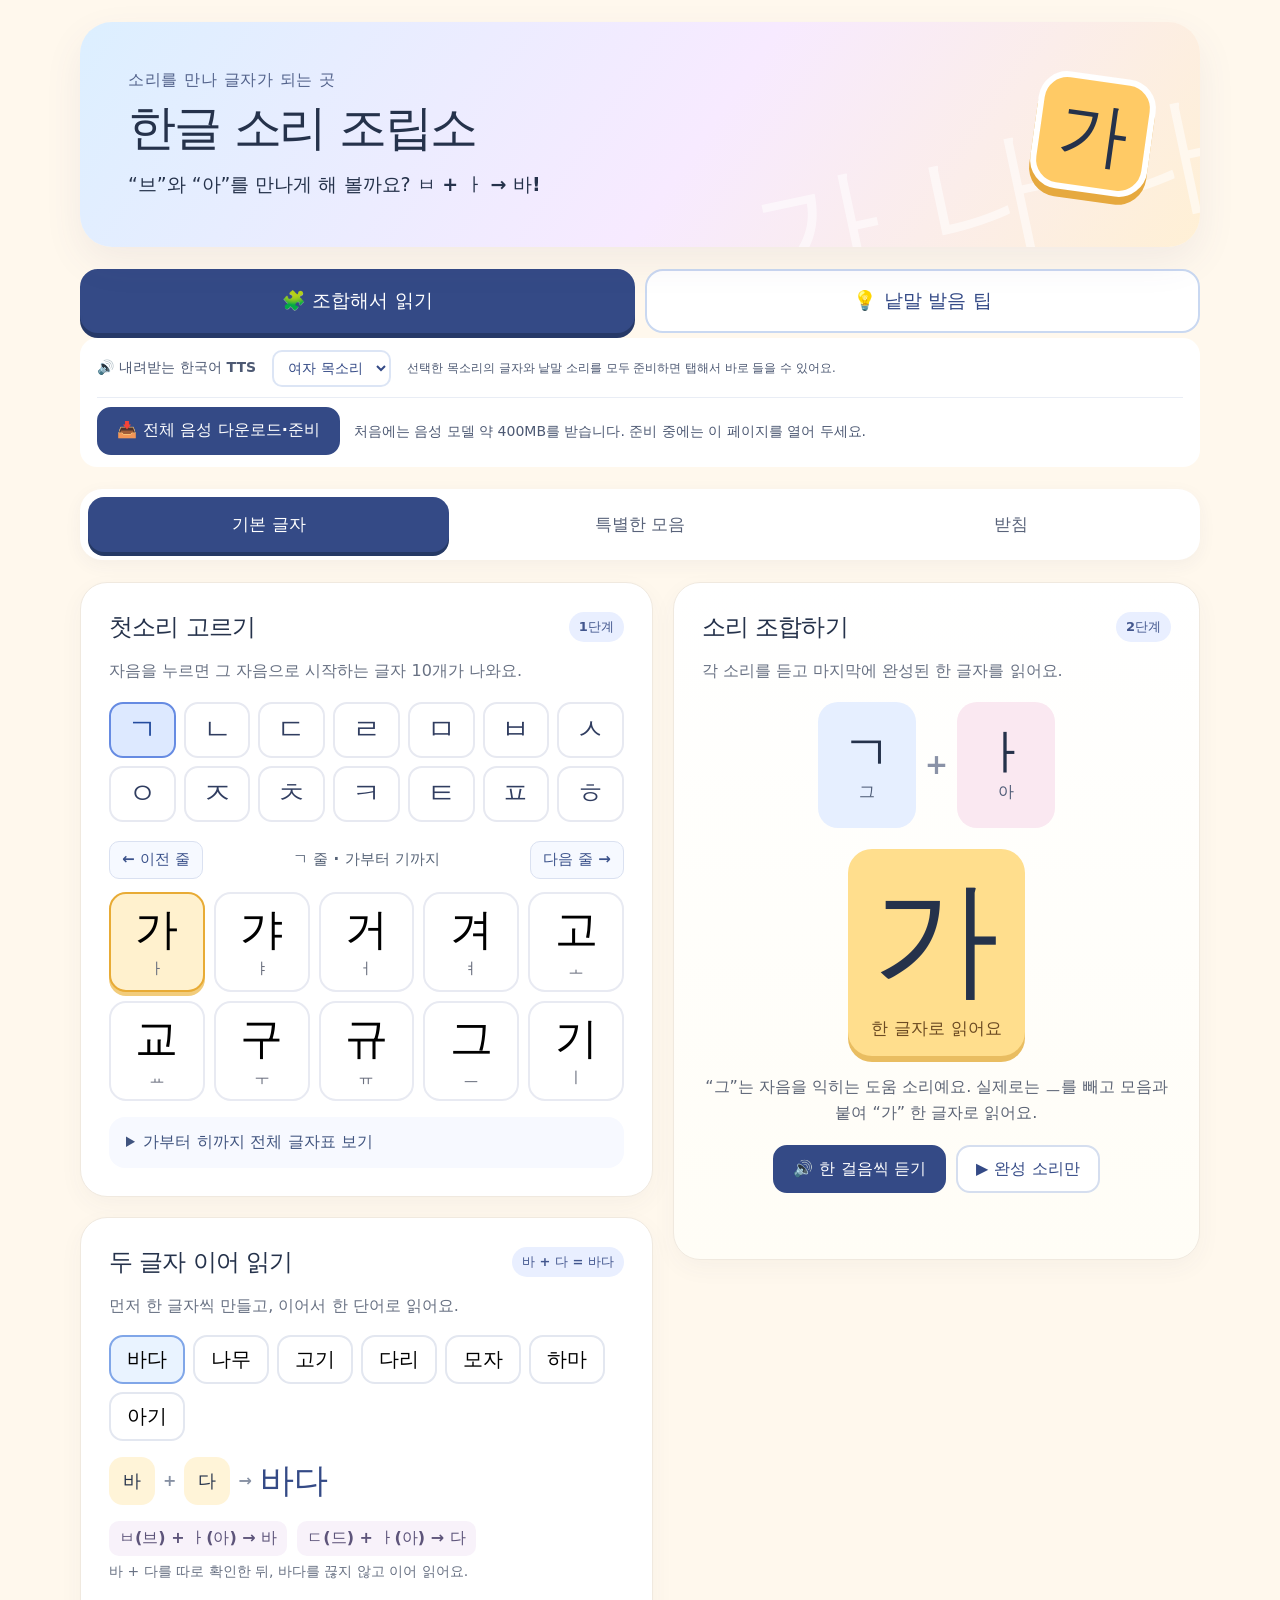
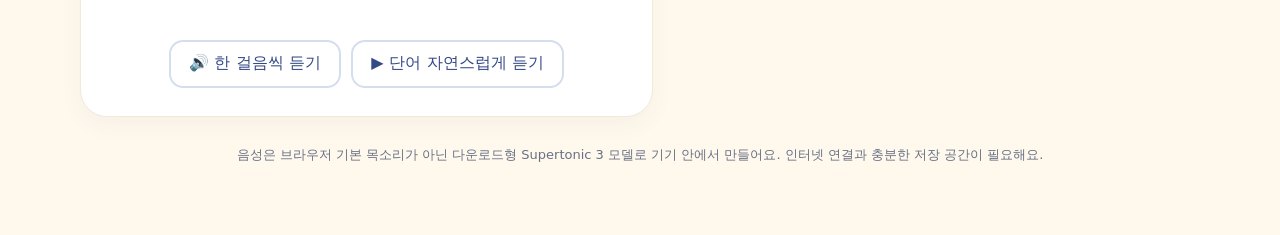
==== First_Hangul.html @ 3cc8fce4 "Add files via upload" ====
<!doctype html>
<html lang="ko">
<head>
  <meta charset="utf-8">
  <meta name="viewport" content="width=device-width, initial-scale=1">
  <meta name="theme-color" content="#fff8ed">
  <title>한글 소리 조립소</title>
  <style>
    :root {
      font-family: "Malgun Gothic", "Apple SD Gothic Neo", system-ui, sans-serif;
      color: #25324b;
      background: #fff8ed;
      font-synthesis: none;
    }
    * { box-sizing: border-box; }
    body { margin: 0; min-width: 320px; }
    button { font: inherit; cursor: pointer; }
    button:focus-visible, summary:focus-visible { outline: 4px solid #2975dd; outline-offset: 3px; }
    button:disabled { cursor: not-allowed; opacity: .55; }
    .shell { width: min(1120px, calc(100% - 32px)); margin: 0 auto; padding: 22px 0 70px; }
    .hero { position: relative; overflow: hidden; display: flex; justify-content: space-between; gap: 22px; align-items: center; padding: clamp(24px, 5vw, 48px); border-radius: 32px; background: linear-gradient(125deg,#dcefff 0%,#f7eaff 55%,#fff0d5 100%); box-shadow: 0 15px 38px #584f7a14; }
    .hero::after { content: "가 나 다"; position: absolute; right: -18px; bottom: -35px; font-weight: 900; font-size: clamp(58px,10vw,126px); color: #ffffff8a; transform: rotate(-12deg); pointer-events: none; white-space: nowrap; }
    .hero-copy { position: relative; z-index: 1; }
    .eyebrow { margin: 0 0 8px; color: #52628b; font-weight: 800; letter-spacing: .04em; }
    h1 { margin: 0; font-size: clamp(30px, 5vw, 48px); line-height: 1.2; letter-spacing: -.05em; }
    .intro { margin: 12px 0 0; font-size: clamp(16px,2.2vw,19px); line-height: 1.6; }
    .hero-mark { z-index: 1; flex: none; display: grid; place-items: center; width: 118px; height: 118px; border: 6px solid white; border-radius: 29px; background: #ffca65; transform: rotate(8deg); font-size: 69px; font-weight: 900; box-shadow: 0 8px 0 #e6a93f; }
    .tabs { display: flex; gap: 10px; margin: 22px 0; padding: 8px; border-radius: 22px; background: #fff; box-shadow: 0 5px 18px #343a5c0d; }
    .tab { flex: 1; min-height: 55px; border: 0; border-radius: 16px; background: transparent; color: #59637a; font-size: 17px; font-weight: 800; }
    .tab[aria-selected="true"] { background: #344a86; color: white; box-shadow: 0 4px 0 #253965; }
    .main-tabs { display: flex; gap: 10px; margin: 22px 0 12px; }
    .main-tab { flex: 1; min-height: 64px; border: 2px solid #c9d8f1; border-radius: 18px; background: #fff; color: #344a86; font-size: 19px; font-weight: 900; }
    .main-tab[aria-selected="true"] { border-color: #344a86; background: #344a86; color: #fff; box-shadow: 0 5px 0 #263968; }
    .main-panel[hidden] { display: none; }
    .voice-bar { display: flex; align-items: center; flex-wrap: wrap; gap: 10px 16px; margin: -7px 0 22px; padding: 12px 17px; border-radius: 17px; background: #fff; color: #4d5973; font-size: 14px; }
    .voice-bar label { font-weight: 800; }
    .voice-bar select { min-height: 37px; padding: 4px 10px; border: 2px solid #dce5f5; border-radius: 10px; background: #fff; color: #344a86; font: inherit; font-weight: 800; }
    .voice-bar small { line-height: 1.5; }
    .prepare-box { display: flex; align-items: center; flex-wrap: wrap; gap: 9px 14px; width: 100%; padding-top: 9px; border-top: 1px solid #e9edf5; }
    .prepare-box progress { width: min(260px,100%); height: 15px; accent-color: #477dc9; }
    .prepare-box progress[hidden] { display: none; }
    .prepare-status { flex: 1 1 220px; margin: 0; line-height: 1.45; }
    .panel[hidden] { display: none; }
    .layout { display: grid; grid-template-columns: minmax(0,1fr) minmax(310px,.92fr); align-items: start; gap: 20px; }
    .stack { display: grid; gap: 20px; }
    .card { min-width: 0; padding: clamp(20px,3vw,28px); border: 1px solid #f0e9df; border-radius: 27px; background: #fff; box-shadow: 0 8px 25px #3e41560b; }
    .card h2 { margin: 0; font-size: 24px; letter-spacing: -.04em; }
    .card h3 { margin: 0; font-size: 19px; }
    .small { margin: 8px 0 0; color: #687183; line-height: 1.55; }
    .section-head { display: flex; align-items: center; justify-content: space-between; gap: 12px; margin-bottom: 16px; }
    .step-tag { display: inline-block; padding: 6px 10px; border-radius: 999px; background: #e9efff; color: #42568e; font-size: 13px; font-weight: 800; white-space: nowrap; }
    .letter-picks { display: grid; grid-template-columns: repeat(7,minmax(0,1fr)); gap: 8px; margin-top: 18px; }
    .pick { min-height: 56px; padding: 4px; border: 2px solid #e7e9f1; border-radius: 14px; background: #fff; color: #303d60; font-size: 29px; font-weight: 800; line-height: 1; }
    .pick:hover, .syllable:hover, .word-button:hover, .sample:hover { border-color: #7f9fec; transform: translateY(-2px); }
    .pick[aria-pressed="true"] { background: #dde9ff; border-color: #668be2; color: #244c9e; }
    .row-nav { display: flex; justify-content: space-between; align-items: center; gap: 8px; margin: 19px 0 13px; font-size: 15px; color: #566377; }
    .small-button { min-height: 38px; padding: 6px 12px; border: 1px solid #dae1f1; border-radius: 10px; background: #f6f9ff; color: #3b528b; font-weight: 800; }
    .small-button:hover { background: #e9f0ff; }
    .syllables { display: grid; grid-template-columns: repeat(5,minmax(0,1fr)); gap: 9px; }
    .syllable { min-height: 100px; padding: 10px 4px; border: 2px solid #e8eaf2; border-radius: 17px; background: #fff; transition: transform .16s, border-color .16s; }
    .syllable[aria-pressed="true"] { background: #fff1ce; border-color: #e8ab35; box-shadow: 0 4px 0 #f2cc7b; }
    .syllable .big { display: block; font-size: clamp(30px,4vw,43px); font-weight: 900; line-height: 1.2; }
    .syllable .minor { display: block; margin-top: 3px; font-size: 16px; color: #6c7180; font-weight: 800; }
    .lesson-card { background: linear-gradient(180deg,#fff 0%,#fffdf6 100%); }
    .formula { display: flex; align-items: center; justify-content: center; flex-wrap: wrap; gap: 9px; margin-top: 18px; }
    .sound-part { width: 98px; min-height: 126px; display: grid; align-content: center; justify-items: center; gap: 3px; padding: 10px 5px; border-radius: 20px; background: #e6efff; border: 3px solid transparent; text-align: center; }
    .sound-part.vowel { background: #fae8f1; }
    .sound-part.final { background: #e2f6ed; }
    .sound-part.active { border-color: #ffae43; transform: scale(1.045); }
    .sound-part .jamo { font-size: 48px; line-height: 1.1; font-weight: 900; }
    .sound-part .hint { font-size: 16px; color: #4d5b76; font-weight: 700; }
    .operator { font-size: 28px; font-weight: 900; color: #8a92a7; }
    .result { display: grid; justify-items: center; margin: 21px auto 0; padding: 8px 20px 13px; width: max-content; min-width: 170px; border: 3px solid transparent; border-radius: 24px; background: #ffde8d; box-shadow: 0 6px 0 #e9bd61; }
    .result.active { border-color: #ec8d39; transform: scale(1.035); }
    .result .glyph { font-size: clamp(82px,12vw,126px); font-weight: 900; line-height: 1.25; }
    .result .caption { font-size: 17px; font-weight: 800; color: #6c4b23; }
    .explain { margin: 18px 0 0; color: #5c6475; line-height: 1.6; text-align: center; }
    .listen-actions { display: flex; flex-wrap: wrap; justify-content: center; gap: 10px; margin-top: 20px; }
    .primary, .secondary { min-height: 48px; padding: 10px 18px; border-radius: 14px; font-size: 16px; font-weight: 800; }
    .primary { border: 2px solid #344a86; background: #344a86; color: #fff; }
    .primary:hover { background: #263c76; }
    .secondary { border: 2px solid #d5deef; background: #fff; color: #344a86; }
    .secondary:hover { background: #f2f5ff; }
    .status { min-height: 24px; margin: 14px 0 0; color: #52627e; font-weight: 700; text-align: center; }
    .info-note { margin-top: 17px; padding: 14px 16px; border-radius: 15px; background: #f6f8fd; color: #536078; font-size: 14px; line-height: 1.6; }
    .info-note strong { color: #344a86; }
    .word-grid { display: flex; flex-wrap: wrap; gap: 8px; margin-top: 16px; }
    .word-button { min-height: 49px; padding: 8px 16px; border: 2px solid #e3e7f0; border-radius: 14px; background: #fff; font-size: 20px; font-weight: 900; }
    .word-button[aria-pressed="true"] { background: #e9f3ff; border-color: #80a6e8; }
    .word-steps { display: flex; flex-wrap: wrap; align-items: center; gap: 8px; margin: 16px 0; }
    .word-step { padding: 12px 14px; border-radius: 14px; background: #fff4d8; font-size: 18px; font-weight: 800; }
    .word-arrow { color: #8690a3; font-weight: 900; }
    .word-result { font-size: 34px; font-weight: 900; color: #344a86; }
    .word-help { margin: 5px 0 0; color: #687183; font-size: 14px; line-height: 1.5; }
    .mini-formula { display: flex; flex-wrap: wrap; gap: 10px; margin-top: 12px; }
    .mini-formula span { padding: 7px 10px; border-radius: 10px; background: #f8f2fa; color: #5d547a; font-weight: 800; }
    .samples { display: grid; grid-template-columns: repeat(7,minmax(0,1fr)); gap: 8px; margin-top: 17px; }
    .sample { min-height: 82px; border: 2px solid #e4e8f0; border-radius: 15px; background: #fff; }
    .sample[aria-pressed="true"] { border-color: #62ae87; background: #e4f7eb; }
    .sample strong { display: block; font-size: 29px; }
    .sample span { font-size: 14px; color: #5f6878; font-weight: 800; }
    .coda-choice { display: grid; grid-template-columns: repeat(7,minmax(0,1fr)); gap: 8px; margin-top: 15px; }
    .coda-choice .pick { min-height: 52px; }
    .coda-build { display: flex; flex-wrap: wrap; align-items: center; gap: 9px; margin-top: 16px; }
    .coda-build .small-button { font-size: 20px; min-width: 47px; }
    .coda-build .build-label { color: #647086; font-weight: 800; }
    .coda-chart { display: grid; grid-template-columns: repeat(4,minmax(0,1fr)); gap: 9px; margin-top: 15px; }
    .coda-chart .sample { min-height: 88px; }
    .coda-chart .sample strong { font-size: 25px; }
    .coda-chart .sample span { display: block; font-size: 13px; }
    .coda-grid { display: grid; grid-template-columns: repeat(4,minmax(0,1fr)); gap: 9px; margin-top: 15px; }
    .coda-tile { min-height: 84px; padding: 8px 4px; border: 2px solid #e4e8f0; border-radius: 14px; background: #fff; text-align: center; }
    .coda-tile:hover { border-color: #7f9fec; transform: translateY(-2px); }
    .coda-tile[aria-pressed="true"] { border-color: #5fad85; background: #e3f7eb; }
    .coda-tile[aria-pressed="true"] { box-shadow: inset 0 0 0 2px #273653; }
    .sound-g { --sound-bg: #e2efff; --sound-border: #79a9e7; }
    .sound-n { --sound-bg: #e3f5e8; --sound-border: #77bd8a; }
    .sound-d { --sound-bg: #ffe9e1; --sound-border: #e99b7e; }
    .sound-l { --sound-bg: #efe8ff; --sound-border: #a78bd6; }
    .sound-m { --sound-bg: #fff3cf; --sound-border: #d9bb63; }
    .sound-b { --sound-bg: #def4f2; --sound-border: #75bbb7; }
    .sound-ng { --sound-bg: #ffe8f1; --sound-border: #d78dab; }
    .coda-tile[class*="sound-"], .sound-key[class*="sound-"] { background: var(--sound-bg); border-color: var(--sound-border); }
    .sound-key { display: inline-flex; align-items: center; gap: 5px; padding: 6px 9px; border: 2px solid; border-radius: 999px; font-size: 13px; font-weight: 800; white-space: nowrap; }
    .sound-legend { display: flex; flex-wrap: wrap; gap: 7px; margin-top: 15px; }
    .coda-tile strong { display: block; font-size: 30px; line-height: 1.2; }
    .coda-tile span { display: block; overflow: hidden; text-overflow: ellipsis; white-space: nowrap; font-size: 14px; color: #5f6878; font-weight: 700; }
    .coda-subheading { margin: 23px 0 0; font-size: 18px; }
    .coda-sound { margin: 16px 0 0; padding: 15px; border: 2px solid var(--sound-border); border-radius: 15px; background: var(--sound-bg); text-align: center; font-weight: 800; line-height: 1.5; }
    .coda-example { margin-top: 18px; text-align: center; }
    .coda-example strong { display: block; font-size: 38px; color: #344a86; }
    .coda-example span { display: block; margin-top: 4px; font-size: 17px; color: #5b6680; }
    .sound-key { cursor: pointer; }
    .sound-key[aria-pressed="true"] { outline: 3px solid #263653; outline-offset: 2px; }
    .coda-tile.is-dimmed { opacity: .25; filter: grayscale(.65); }
    .coda-tile.is-dimmed:hover, .coda-tile.is-dimmed:focus-visible { opacity: .7; }
    .tips-intro { max-width: 780px; margin: 4px 0 24px; color: #5f6a80; font-size: 16px; line-height: 1.6; }
    .tip-grid { display: grid; grid-template-columns: repeat(3,minmax(0,1fr)); gap: 12px; }
    .tip-card { min-width: 0; padding: 17px; border: 2px solid #e5eaf2; border-radius: 17px; background: #fff; }
    .tip-card h3 { margin: 0 0 6px; font-size: 24px; }
    .tip-card .tip-word { padding: 0; border: 0; background: none; color: inherit; font: inherit; font-weight: inherit; text-align: left; }
    .tip-card .tip-word:hover { color: #345fbb; text-decoration: underline; }
    .tip-card .tip-spoken { margin: 0 0 8px; color: #445d92; font-weight: 800; }
    .tip-card p:last-of-type { margin: 0 0 13px; color: #586378; font-size: 14px; line-height: 1.6; }
    .tip-card button { min-height: 37px; padding: 6px 11px; border: 1px solid #cfdbef; border-radius: 10px; background: #f5f8ff; color: #344a86; font-weight: 800; }
    .tip-card button:hover { background: #e7efff; }
    .rule-grid { display: grid; grid-template-columns: repeat(3,minmax(0,1fr)); gap: 10px; }
    .rule { padding: 15px; border-radius: 16px; background: #f4f7ff; line-height: 1.55; }
    .rule strong { display: block; margin-bottom: 5px; color: #354d83; }
    details { margin-top: 16px; border-radius: 16px; background: #f7f9ff; }
    summary { padding: 15px 17px; color: #40547f; font-weight: 800; cursor: pointer; }
    .table-wrap { max-height: 400px; overflow: auto; padding: 0 14px 14px; }
    table { border-collapse: separate; border-spacing: 4px; min-width: 670px; width: 100%; text-align: center; }
    th { position: sticky; top: 0; padding: 7px 4px; background: #e7efff; border-radius: 8px; }
    th:first-child { left: 0; z-index: 2; }
    td button { width: 100%; padding: 8px 4px; border: 0; border-radius: 8px; background: white; font-size: 20px; font-weight: 800; }
    td button:hover { background: #ffefc8; }
    .footer { margin: 28px 0 0; color: #687183; font-size: 13px; line-height: 1.6; text-align: center; }
    @media (max-width: 800px) {
      .layout { grid-template-columns: 1fr; }
      .hero-mark { width: 84px; height: 84px; font-size: 51px; }
      .samples, .coda-choice { grid-template-columns: repeat(4,minmax(0,1fr)); }
      .tip-grid, .rule-grid { grid-template-columns: repeat(2,minmax(0,1fr)); }
    }
    @media (max-width: 520px) {
      .shell { width: min(100% - 20px, 1120px); padding-top: 10px; }
      .hero { border-radius: 23px; padding: 22px; }
      .hero-mark { display: none; }
      .tabs { gap: 3px; padding: 5px; }
      .tab { min-height: 52px; padding: 4px 3px; font-size: 14px; }
      .main-tab { min-height: 55px; font-size: 16px; }
      .tip-grid, .rule-grid { grid-template-columns: 1fr; }
      .card { padding: 18px; border-radius: 21px; }
      .card h2 { font-size: 21px; }
      .letter-picks { grid-template-columns: repeat(7,minmax(0,1fr)); gap: 5px; }
      .pick { min-height: 47px; font-size: 24px; border-radius: 10px; }
      .syllables { gap: 5px; }
      .syllable { min-height: 78px; border-radius: 12px; }
      .syllable .big { font-size: 31px; }
      .syllable .minor { font-size: 13px; }
      .sound-part { width: 80px; min-height: 104px; border-radius: 15px; }
      .sound-part .jamo { font-size: 39px; }
      .sound-part .hint { font-size: 13px; }
      .operator { font-size: 22px; }
      .samples { grid-template-columns: repeat(4,minmax(0,1fr)); }
      .coda-grid { grid-template-columns: repeat(4,minmax(0,1fr)); gap: 5px; }
      .coda-tile { min-height: 76px; }
      .coda-tile strong { font-size: 25px; }
      .coda-tile span { font-size: 11px; }
    }
    @media (prefers-reduced-motion: reduce) { * { scroll-behavior: auto !important; transition: none !important; } }
  </style>
</head>
<body>
  <div class="shell">
    <header class="hero">
      <div class="hero-copy">
        <p class="eyebrow">소리를 만나 글자가 되는 곳</p>
        <h1>한글 소리 조립소</h1>
        <p class="intro">“브”와 “아”를 만나게 해 볼까요? <strong>ㅂ + ㅏ → 바!</strong></p>
      </div>
      <div class="hero-mark" aria-hidden="true">가</div>
    </header>

    <nav class="main-tabs" role="tablist" aria-label="큰 학습 메뉴">
      <button type="button" class="main-tab" id="main-tab-learning" role="tab" aria-controls="main-panel-learning" aria-selected="true" tabindex="0" data-main="learning">🧩 조합해서 읽기</button>
      <button type="button" class="main-tab" id="main-tab-tips" role="tab" aria-controls="main-panel-tips" aria-selected="false" tabindex="-1" data-main="tips">💡 낱말 발음 팁</button>
    </nav>
    <div class="voice-bar">
      <label for="voice-choice">🔊 내려받는 한국어 TTS</label>
      <select id="voice-choice" aria-label="TTS 목소리"><option value="F1">여자 목소리</option><option value="M1">남자 목소리</option></select>
      <small>선택한 목소리의 글자와 낱말 소리를 모두 준비하면 탭해서 바로 들을 수 있어요.</small>
      <div class="prepare-box">
        <button type="button" class="primary" id="prepare-audio">📥 전체 음성 다운로드·준비</button>
        <progress id="prepare-progress" value="0" max="1" hidden></progress>
        <p class="prepare-status" id="prepare-status" role="status">처음에는 음성 모델 약 400MB를 받습니다. 준비 중에는 이 페이지를 열어 두세요.</p>
      </div>
    </div>

    <main>
      <section class="main-panel" id="main-panel-learning" role="tabpanel" aria-labelledby="main-tab-learning">
      <nav class="tabs" id="lesson-tabs" role="tablist" aria-label="조합 읽기 주제">
        <button type="button" class="tab" id="tab-basic" role="tab" aria-controls="panel-basic" aria-selected="true" tabindex="0" data-tab="basic">기본 글자</button>
        <button type="button" class="tab" id="tab-special" role="tab" aria-controls="panel-special" aria-selected="false" tabindex="-1" data-tab="special">특별한 모음</button>
        <button type="button" class="tab" id="tab-coda" role="tab" aria-controls="panel-coda" aria-selected="false" tabindex="-1" data-tab="coda">받침</button>
      </nav>
      <div id="learning-panels">
      <section class="panel" id="panel-basic" role="tabpanel" aria-labelledby="tab-basic">
        <div class="layout">
          <div class="stack">
            <div class="card">
              <div class="section-head"><h2>첫소리 고르기</h2><span class="step-tag">1단계</span></div>
              <p class="small">자음을 누르면 그 자음으로 시작하는 글자 10개가 나와요.</p>
              <div class="letter-picks" id="basic-consonants" aria-label="기본 자음 고르기"></div>
              <div class="row-nav">
                <button type="button" class="small-button" id="previous-row" aria-label="이전 자음 줄">← 이전 줄</button>
                <strong id="row-title" aria-live="polite"></strong>
                <button type="button" class="small-button" id="next-row" aria-label="다음 자음 줄">다음 줄 →</button>
              </div>
              <div class="syllables" id="basic-syllables" aria-label="기본 모음으로 만든 글자"></div>
              <details>
                <summary>가부터 히까지 전체 글자표 보기</summary>
                <div class="table-wrap" id="full-table"></div>
              </details>
            </div>
            <div class="card">
              <div class="section-head"><h2>두 글자 이어 읽기</h2><span class="step-tag">바 + 다 = 바다</span></div>
              <p class="small">먼저 한 글자씩 만들고, 이어서 한 단어로 읽어요.</p>
              <div class="word-grid" id="word-picks"></div>
              <div id="word-lesson"></div>
              <div class="listen-actions"><button type="button" class="secondary" id="hear-word">🔊 한 걸음씩 듣기</button><button type="button" class="secondary" id="hear-whole-word">▶ 단어 자연스럽게 듣기</button></div>
            </div>
          </div>
          <div class="card lesson-card" id="basic-lesson"></div>
        </div>
      </section>

      <section class="panel" id="panel-special" role="tabpanel" aria-labelledby="tab-special" hidden>
        <div class="layout">
          <div class="stack">
            <div class="card">
              <div class="section-head"><h2>특별한 모음 만나기</h2><span class="step-tag">11개</span></div>
              <p class="small">ㅐ·ㅔ부터 ㅘ·ㅢ까지, 모양을 보고 소리를 들으며 익혀요.</p>
              <div class="syllables" id="special-syllables" aria-label="특별한 모음으로 만든 글자"></div>
            </div>
            <div class="card">
              <h2>첫소리를 바꿔 볼까요?</h2>
              <p class="small">같은 모음도 앞에 오는 자음을 바꾸면 다른 글자가 돼요.</p>
              <div class="letter-picks" id="special-consonants" aria-label="특별한 모음에 붙일 자음"></div>
            </div>
          </div>
          <div class="card lesson-card" id="special-lesson"></div>
        </div>
      </section>

      <section class="panel" id="panel-coda" role="tabpanel" aria-labelledby="tab-coda" hidden>
        <div class="layout">
          <div class="stack">
            <div class="card">
              <div class="section-head"><h2>받침 글자 27개</h2><span class="step-tag" id="sound-filter-status">모두 보기</span></div>
              <p class="small">받침은 적는 모양이 27개예요. 같은 색은 같은 대표 끝소리로 읽어요.</p>
              <div class="sound-legend" id="sound-legend" aria-label="받침 끝소리 색깔 안내"></div>
              <h3 class="coda-subheading">홑받침 16개</h3>
              <div class="coda-grid" id="single-codas" aria-label="홑받침 16개"></div>
              <h3 class="coda-subheading">겹받침 11개</h3>
              <div class="coda-grid" id="double-codas" aria-label="겹받침 11개"></div>
            </div>
            <div class="card">
              <h2>받침은 낱말 속에서 읽어요</h2>
              <p class="small">글자 끝에서는 대표 소리 7개로 줄어들고, 다음 글자에 따라 발음이 바뀌기도 해요.</p>
              <div class="info-note">예: <strong>닭</strong>은 혼자 읽으면 [닥], <strong>닭이</strong>는 [달기]예요. 오른쪽의 ‘악’ 같은 글자는 끝소리를 연습하는 도움 글자예요.</div>
            </div>
          </div>
          <div class="card lesson-card" id="coda-lesson"></div>
        </div>
      </section>
      </div>
      </section>
      <section class="main-panel" id="main-panel-tips" role="tabpanel" aria-labelledby="main-tab-tips" hidden>
        <div class="card">
          <h2>읽을 때 기억할 쉬운 방법</h2>
          <p class="tips-intro">글자를 천천히 살펴본 뒤, 낱말 전체는 끊지 않고 한 번에 읽어요.</p>
          <p class="status" id="tips-status" role="status"></p>
          <div class="rule-grid" id="reading-rules"></div>
        </div>
        <div class="card" style="margin-top:20px">
          <div class="section-head"><h2>두 글자 낱말 7개</h2><span class="step-tag">기본 글자</span></div>
          <div class="tip-grid" id="word-tips"></div>
        </div>
        <div class="card" style="margin-top:20px">
          <div class="section-head"><h2>받침 낱말 27개</h2><span class="step-tag">홑·겹받침</span></div>
          <div class="tip-grid" id="coda-tips"></div>
        </div>
      </section>
    </main>
    <p class="footer">음성은 브라우저 기본 목소리가 아닌 다운로드형 Supertonic 3 모델로 기기 안에서 만들어요. 인터넷 연결과 충분한 저장 공간이 필요해요.</p>
  </div>

  <script>
    'use strict';
// The same pinned Supertonic 3 engine used by MyStorybook.html.
// The build embeds its MIT-licensed browser helper at the marker below.
const HangulVoice = (() => {
  function workerMain() {
    /* MIT License

Copyright (c) 2025 Supertone Inc.

Permission is hereby granted, free of charge, to any person obtaining a copy
of this software and associated documentation files (the "Software"), to deal
in the Software without restriction, including without limitation the rights
to use, copy, modify, merge, publish, distribute, sublicense, and/or sell
copies of the Software, and to permit persons to whom the Software is
furnished to do so, subject to the following conditions:

The above copyright notice and this permission notice shall be included in all
copies or substantial portions of the Software.

THE SOFTWARE IS PROVIDED "AS IS", WITHOUT WARRANTY OF ANY KIND, EXPRESS OR
IMPLIED, INCLUDING BUT NOT LIMITED TO THE WARRANTIES OF MERCHANTABILITY,
FITNESS FOR A PARTICULAR PURPOSE AND NONINFRINGEMENT. IN NO EVENT SHALL THE
AUTHORS OR COPYRIGHT HOLDERS BE LIABLE FOR ANY CLAIM, DAMAGES OR OTHER
LIABILITY, WHETHER IN AN ACTION OF CONTRACT, TORT OR OTHERWISE, ARISING FROM,
OUT OF OR IN CONNECTION WITH THE SOFTWARE OR THE USE OR OTHER DEALINGS IN THE
SOFTWARE. */

// Available languages for multilingual TTS
const AVAILABLE_LANGS = ['en', 'ko', 'ja', 'ar', 'bg', 'cs', 'da', 'de', 'el', 'es', 'et', 'fi', 'fr', 'hi', 'hr', 'hu', 'id', 'it', 'lt', 'lv', 'nl', 'pl', 'pt', 'ro', 'ru', 'sk', 'sl', 'sv', 'tr', 'uk', 'vi', 'na'];

function isValidLang(lang) {
    return AVAILABLE_LANGS.includes(lang);
}

/**
 * Unicode Text Processor
 */
class UnicodeProcessor {
    constructor(indexer) {
        this.indexer = indexer;
    }

    call(textList, langList) {
        const processedTexts = textList.map((text, i) => this.preprocessText(text, langList[i]));
        
        const textIdsLengths = processedTexts.map(text => text.length);
        const maxLen = Math.max(...textIdsLengths);
        
        const textIds = processedTexts.map(text => {
            const row = new Array(maxLen).fill(0);
            for (let j = 0; j < text.length; j++) {
                const codePoint = text.codePointAt(j);
                row[j] = (codePoint < this.indexer.length) ? this.indexer[codePoint] : -1;
            }
            return row;
        });
        
        const textMask = this.getTextMask(textIdsLengths);
        return { textIds, textMask };
    }

    preprocessText(text, lang) {
        // TODO: Need advanced normalizer for better performance
        text = text.normalize('NFKD');

        // Remove emojis (wide Unicode range)
        const emojiPattern = /[\u{1F600}-\u{1F64F}\u{1F300}-\u{1F5FF}\u{1F680}-\u{1F6FF}\u{1F700}-\u{1F77F}\u{1F780}-\u{1F7FF}\u{1F800}-\u{1F8FF}\u{1F900}-\u{1F9FF}\u{1FA00}-\u{1FA6F}\u{1FA70}-\u{1FAFF}\u{2600}-\u{26FF}\u{2700}-\u{27BF}\u{1F1E6}-\u{1F1FF}]+/gu;
        text = text.replace(emojiPattern, '');

        // Replace various dashes and symbols
        const replacements = {
            '–': '-',
            '‑': '-',
            '—': '-',
            '_': ' ',
            '\u201C': '"',  // left double quote "
            '\u201D': '"',  // right double quote "
            '\u2018': "'",  // left single quote '
            '\u2019': "'",  // right single quote '
            '´': "'",
            '`': "'",
            '[': ' ',
            ']': ' ',
            '|': ' ',
            '/': ' ',
            '#': ' ',
            '→': ' ',
            '←': ' ',
        };
        for (const [k, v] of Object.entries(replacements)) {
            text = text.replaceAll(k, v);
        }

        // Remove special symbols
        text = text.replace(/[♥☆♡©\\]/g, '');

        // Replace known expressions
        const exprReplacements = {
            '@': ' at ',
            'e.g.,': 'for example, ',
            'i.e.,': 'that is, ',
        };
        for (const [k, v] of Object.entries(exprReplacements)) {
            text = text.replaceAll(k, v);
        }

        // Fix spacing around punctuation
        text = text.replace(/ ,/g, ',');
        text = text.replace(/ \./g, '.');
        text = text.replace(/ !/g, '!');
        text = text.replace(/ \?/g, '?');
        text = text.replace(/ ;/g, ';');
        text = text.replace(/ :/g, ':');
        text = text.replace(/ '/g, "'");

        // Remove duplicate quotes
        while (text.includes('""')) {
            text = text.replace('""', '"');
        }
        while (text.includes("''")) {
            text = text.replace("''", "'");
        }
        while (text.includes('``')) {
            text = text.replace('``', '`');
        }

        // Remove extra spaces
        text = text.replace(/\s+/g, ' ').trim();

        // If text doesn't end with punctuation, quotes, or closing brackets, add a period
        if (!/[.!?;:,'\"')\]}…。」』】〉》›»]$/.test(text)) {
            text += '.';
        }

        // Validate language
        if (!isValidLang(lang)) {
            throw new Error(`Invalid language: ${lang}. Available: ${AVAILABLE_LANGS.join(', ')}`);
        }

        // Wrap text with language tags
        text = `<${lang}>${text}</${lang}>`;

        return text;
    }

    getTextMask(textIdsLengths) {
        const maxLen = Math.max(...textIdsLengths);
        return this.lengthToMask(textIdsLengths, maxLen);
    }

    lengthToMask(lengths, maxLen = null) {
        const actualMaxLen = maxLen || Math.max(...lengths);
        return lengths.map(len => {
            const row = new Array(actualMaxLen).fill(0.0);
            for (let j = 0; j < Math.min(len, actualMaxLen); j++) {
                row[j] = 1.0;
            }
            return [row];
        });
    }
}

/**
 * Style class to hold TTL and DP tensors
 */
class Style {
    constructor(ttlTensor, dpTensor) {
        this.ttl = ttlTensor;
        this.dp = dpTensor;
    }
}

/**
 * Text-to-Speech class
 */
class TextToSpeech {
    constructor(cfgs, textProcessor, dpOrt, textEncOrt, vectorEstOrt, vocoderOrt) {
        this.cfgs = cfgs;
        this.textProcessor = textProcessor;
        this.dpOrt = dpOrt;
        this.textEncOrt = textEncOrt;
        this.vectorEstOrt = vectorEstOrt;
        this.vocoderOrt = vocoderOrt;
        this.sampleRate = cfgs.ae.sample_rate;
    }

    async _infer(textList, langList, style, totalStep, speed = 1.05, progressCallback = null) {
        const bsz = textList.length;
        
        // Process text
        const { textIds, textMask } = this.textProcessor.call(textList, langList);
        
        const textIdsFlat = new BigInt64Array(textIds.flat().map(x => BigInt(x)));
        const textIdsShape = [bsz, textIds[0].length];
        const textIdsTensor = new ort.Tensor('int64', textIdsFlat, textIdsShape);
        
        const textMaskFlat = new Float32Array(textMask.flat(2));
        const textMaskShape = [bsz, 1, textMask[0][0].length];
        const textMaskTensor = new ort.Tensor('float32', textMaskFlat, textMaskShape);
        
        // Predict duration
        const dpOutputs = await this.dpOrt.run({
            text_ids: textIdsTensor,
            style_dp: style.dp,
            text_mask: textMaskTensor
        });
        const duration = Array.from(dpOutputs.duration.data);
        
        // Apply speed factor to duration
        for (let i = 0; i < duration.length; i++) {
            duration[i] /= speed;
        }
        
        // Encode text
        const textEncOutputs = await this.textEncOrt.run({
            text_ids: textIdsTensor,
            style_ttl: style.ttl,
            text_mask: textMaskTensor
        });
        const textEmb = textEncOutputs.text_emb;
        
        // Sample noisy latent
        let { xt, latentMask } = this.sampleNoisyLatent(
            duration,
            this.sampleRate,
            this.cfgs.ae.base_chunk_size,
            this.cfgs.ttl.chunk_compress_factor,
            this.cfgs.ttl.latent_dim
        );
        
        const latentMaskFlat = new Float32Array(latentMask.flat(2));
        const latentMaskShape = [bsz, 1, latentMask[0][0].length];
        const latentMaskTensor = new ort.Tensor('float32', latentMaskFlat, latentMaskShape);
        
        // Prepare constant arrays
        const totalStepArray = new Float32Array(bsz).fill(totalStep);
        const totalStepTensor = new ort.Tensor('float32', totalStepArray, [bsz]);
        
        // Denoising loop
        for (let step = 0; step < totalStep; step++) {
            if (progressCallback) {
                progressCallback(step + 1, totalStep);
            }
            
            const currentStepArray = new Float32Array(bsz).fill(step);
            const currentStepTensor = new ort.Tensor('float32', currentStepArray, [bsz]);
            
            const xtFlat = new Float32Array(xt.flat(2));
            const xtShape = [bsz, xt[0].length, xt[0][0].length];
            const xtTensor = new ort.Tensor('float32', xtFlat, xtShape);
            
            const vectorEstOutputs = await this.vectorEstOrt.run({
                noisy_latent: xtTensor,
                text_emb: textEmb,
                style_ttl: style.ttl,
                latent_mask: latentMaskTensor,
                text_mask: textMaskTensor,
                current_step: currentStepTensor,
                total_step: totalStepTensor
            });
            
            const denoised = Array.from(vectorEstOutputs.denoised_latent.data);
            
            // Reshape to 3D
            const latentDim = xt[0].length;
            const latentLen = xt[0][0].length;
            xt = [];
            let idx = 0;
            for (let b = 0; b < bsz; b++) {
                const batch = [];
                for (let d = 0; d < latentDim; d++) {
                    const row = [];
                    for (let t = 0; t < latentLen; t++) {
                        row.push(denoised[idx++]);
                    }
                    batch.push(row);
                }
                xt.push(batch);
            }
        }
        
        // Generate waveform
        const finalXtFlat = new Float32Array(xt.flat(2));
        const finalXtShape = [bsz, xt[0].length, xt[0][0].length];
        const finalXtTensor = new ort.Tensor('float32', finalXtFlat, finalXtShape);
        
        const vocoderOutputs = await this.vocoderOrt.run({
            latent: finalXtTensor
        });
        
        const wav = Array.from(vocoderOutputs.wav_tts.data);
        
        return { wav, duration };
    }

    async call(text, lang, style, totalStep, speed = 1.05, silenceDuration = 0.3, progressCallback = null) {
        if (style.ttl.dims[0] !== 1) {
            throw new Error('Single speaker text to speech only supports single style');
        }
        const maxLen = (lang === 'ko' || lang === 'ja') ? 120 : 300;
        const textList = chunkText(text, maxLen);
        const langList = new Array(textList.length).fill(lang);
        let wavCat = [];
        let durCat = 0;
        
        for (let i = 0; i < textList.length; i++) {
            const { wav, duration } = await this._infer([textList[i]], [langList[i]], style, totalStep, speed, progressCallback);
            
            if (wavCat.length === 0) {
                wavCat = wav;
                durCat = duration[0];
            } else {
                const silenceLen = Math.floor(silenceDuration * this.sampleRate);
                const silence = new Array(silenceLen).fill(0);
                wavCat = [...wavCat, ...silence, ...wav];
                durCat += duration[0] + silenceDuration;
            }
        }
        
        return { wav: wavCat, duration: [durCat] };
    }

    async batch(textList, langList, style, totalStep, speed = 1.05, progressCallback = null) {
        return await this._infer(textList, langList, style, totalStep, speed, progressCallback);
    }

    sampleNoisyLatent(duration, sampleRate, baseChunkSize, chunkCompress, latentDim) {
        const bsz = duration.length;
        const maxDur = Math.max(...duration);
        
        const wavLenMax = Math.floor(maxDur * sampleRate);
        const wavLengths = duration.map(d => Math.floor(d * sampleRate));
        
        const chunkSize = baseChunkSize * chunkCompress;
        const latentLen = Math.floor((wavLenMax + chunkSize - 1) / chunkSize);
        const latentDimVal = latentDim * chunkCompress;
        
        const xt = [];
        for (let b = 0; b < bsz; b++) {
            const batch = [];
            for (let d = 0; d < latentDimVal; d++) {
                const row = [];
                for (let t = 0; t < latentLen; t++) {
                    // Box-Muller transform
                    const u1 = Math.max(0.0001, Math.random());
                    const u2 = Math.random();
                    const val = Math.sqrt(-2.0 * Math.log(u1)) * Math.cos(2.0 * Math.PI * u2);
                    row.push(val);
                }
                batch.push(row);
            }
            xt.push(batch);
        }
        
        const latentLengths = wavLengths.map(len => Math.floor((len + chunkSize - 1) / chunkSize));
        const latentMask = this.lengthToMask(latentLengths, latentLen);
        
        // Apply mask
        for (let b = 0; b < bsz; b++) {
            for (let d = 0; d < latentDimVal; d++) {
                for (let t = 0; t < latentLen; t++) {
                    xt[b][d][t] *= latentMask[b][0][t];
                }
            }
        }
        
        return { xt, latentMask };
    }

    lengthToMask(lengths, maxLen = null) {
        const actualMaxLen = maxLen || Math.max(...lengths);
        return lengths.map(len => {
            const row = new Array(actualMaxLen).fill(0.0);
            for (let j = 0; j < Math.min(len, actualMaxLen); j++) {
                row[j] = 1.0;
            }
            return [row];
        });
    }
}

/**
 * Load voice style from JSON files
 */
async function loadVoiceStyle(voiceStylePaths, verbose = false) {
    const bsz = voiceStylePaths.length;
    
    // Read first file to get dimensions
    const firstResponse = await fetch(voiceStylePaths[0]);
    const firstStyle = await firstResponse.json();
    
    const ttlDims = firstStyle.style_ttl.dims;
    const dpDims = firstStyle.style_dp.dims;
    
    const ttlDim1 = ttlDims[1];
    const ttlDim2 = ttlDims[2];
    const dpDim1 = dpDims[1];
    const dpDim2 = dpDims[2];
    
    // Pre-allocate arrays with full batch size
    const ttlSize = bsz * ttlDim1 * ttlDim2;
    const dpSize = bsz * dpDim1 * dpDim2;
    const ttlFlat = new Float32Array(ttlSize);
    const dpFlat = new Float32Array(dpSize);
    
    // Fill in the data
    for (let i = 0; i < bsz; i++) {
        const response = await fetch(voiceStylePaths[i]);
        const voiceStyle = await response.json();
        
        // Flatten TTL data
        const ttlData = voiceStyle.style_ttl.data.flat(Infinity);
        const ttlOffset = i * ttlDim1 * ttlDim2;
        ttlFlat.set(ttlData, ttlOffset);
        
        // Flatten DP data
        const dpData = voiceStyle.style_dp.data.flat(Infinity);
        const dpOffset = i * dpDim1 * dpDim2;
        dpFlat.set(dpData, dpOffset);
    }
    
    const ttlShape = [bsz, ttlDim1, ttlDim2];
    const dpShape = [bsz, dpDim1, dpDim2];
    
    const ttlTensor = new ort.Tensor('float32', ttlFlat, ttlShape);
    const dpTensor = new ort.Tensor('float32', dpFlat, dpShape);
    
    if (verbose) {
        console.log(`Loaded ${bsz} voice styles`);
    }
    
    return new Style(ttlTensor, dpTensor);
}

/**
 * Load configuration from JSON
 */
async function loadCfgs(onnxDir) {
    const response = await fetch(`${onnxDir}/tts.json`);
    const cfgs = await response.json();
    return cfgs;
}

/**
 * Load text processor
 */
async function loadTextProcessor(onnxDir) {
    const response = await fetch(`${onnxDir}/unicode_indexer.json`);
    const indexer = await response.json();
    return new UnicodeProcessor(indexer);
}

/**
 * Load ONNX model
 */
async function loadOnnx(onnxPath, options) {
    const session = await ort.InferenceSession.create(onnxPath, options);
    return session;
}

/**
 * Load all TTS components
 */
async function loadTextToSpeech(onnxDir, sessionOptions = {}, progressCallback = null) {
    console.log('Using WebAssembly/WebGPU for inference');
    
    const cfgs = await loadCfgs(onnxDir);
    
    const dpPath = `${onnxDir}/duration_predictor.onnx`;
    const textEncPath = `${onnxDir}/text_encoder.onnx`;
    const vectorEstPath = `${onnxDir}/vector_estimator.onnx`;
    const vocoderPath = `${onnxDir}/vocoder.onnx`;
    
    const modelPaths = [
        { name: 'Duration Predictor', path: dpPath },
        { name: 'Text Encoder', path: textEncPath },
        { name: 'Vector Estimator', path: vectorEstPath },
        { name: 'Vocoder', path: vocoderPath }
    ];
    
    const sessions = [];
    for (let i = 0; i < modelPaths.length; i++) {
        if (progressCallback) {
            progressCallback(modelPaths[i].name, i + 1, modelPaths.length);
        }
        const session = await loadOnnx(modelPaths[i].path, sessionOptions);
        sessions.push(session);
    }
    
    const [dpOrt, textEncOrt, vectorEstOrt, vocoderOrt] = sessions;
    
    const textProcessor = await loadTextProcessor(onnxDir);
    const textToSpeech = new TextToSpeech(cfgs, textProcessor, dpOrt, textEncOrt, vectorEstOrt, vocoderOrt);
    
    return { textToSpeech, cfgs };
}

/**
 * Chunk text into manageable segments
 */
function chunkText(text, maxLen = 300) {
    if (typeof text !== 'string') {
        throw new Error(`chunkText expects a string, got ${typeof text}`);
    }
    
    // Split by paragraph (two or more newlines)
    const paragraphs = text.trim().split(/\n\s*\n+/).filter(p => p.trim());
    
    const chunks = [];
    
    for (let paragraph of paragraphs) {
        paragraph = paragraph.trim();
        if (!paragraph) continue;
        
        // Split by sentence boundaries (period, question mark, exclamation mark followed by space)
        // But exclude common abbreviations like Mr., Mrs., Dr., etc. and single capital letters like F.
        const sentences = paragraph.split(/(?<!Mr\.|Mrs\.|Ms\.|Dr\.|Prof\.|Sr\.|Jr\.|Ph\.D\.|etc\.|e\.g\.|i\.e\.|vs\.|Inc\.|Ltd\.|Co\.|Corp\.|St\.|Ave\.|Blvd\.)(?<!\b[A-Z]\.)(?<=[.!?])\s+/);
        
        let currentChunk = "";
        
        for (let sentence of sentences) {
            if (currentChunk.length + sentence.length + 1 <= maxLen) {
                currentChunk += (currentChunk ? " " : "") + sentence;
            } else {
                if (currentChunk) {
                    chunks.push(currentChunk.trim());
                }
                currentChunk = sentence;
            }
        }
        
        if (currentChunk) {
            chunks.push(currentChunk.trim());
        }
    }
    
    return chunks;
}

/**
 * Write WAV file to ArrayBuffer
 */
function writeWavFile(audioData, sampleRate) {
    const numChannels = 1;
    const bitsPerSample = 16;
    const byteRate = sampleRate * numChannels * bitsPerSample / 8;
    const blockAlign = numChannels * bitsPerSample / 8;
    const dataSize = audioData.length * 2;
    
    // Create ArrayBuffer
    const buffer = new ArrayBuffer(44 + dataSize);
    const view = new DataView(buffer);
    
    // Write WAV header
    const writeString = (offset, string) => {
        for (let i = 0; i < string.length; i++) {
            view.setUint8(offset + i, string.charCodeAt(i));
        }
    };
    
    writeString(0, 'RIFF');
    view.setUint32(4, 36 + dataSize, true);
    writeString(8, 'WAVE');
    writeString(12, 'fmt ');
    view.setUint32(16, 16, true);
    view.setUint16(20, 1, true); // PCM
    view.setUint16(22, numChannels, true);
    view.setUint32(24, sampleRate, true);
    view.setUint32(28, byteRate, true);
    view.setUint16(32, blockAlign, true);
    view.setUint16(34, bitsPerSample, true);
    writeString(36, 'data');
    view.setUint32(40, dataSize, true);
    
    // Write audio data
    const int16Data = new Int16Array(audioData.length);
    for (let i = 0; i < audioData.length; i++) {
        const clamped = Math.max(-1.0, Math.min(1.0, audioData[i]));
        int16Data[i] = Math.floor(clamped * 32767);
    }
    
    const dataView = new Uint8Array(buffer, 44);
    dataView.set(new Uint8Array(int16Data.buffer));
    
    return buffer;
}

    const runtime = 'https://cdn.jsdelivr.net/npm/onnxruntime-web@1.22.0/dist/';
    const model = 'https://huggingface.co/supertone-oss-archive/supertonic-3/resolve/aafc6e32416a594460b32413efc49d7fe4ce6d46/';
    let engine, setupPromise, modelCache;
    const styles = new Map();
    const progress = (id, label) => self.postMessage({type:'progress',id,label});

    async function asset(path, id, label) {
      const url = model + path;
      let saved;
      try { saved = await modelCache?.match(url); } catch {}
      if (saved) { progress(id, `${label} · 보관된 모델 여는 중…`); return saved.arrayBuffer(); }
      const response = await fetch(url, {signal:AbortSignal.timeout(600000)});
      if (!response.ok) throw new Error(`${label} 다운로드 실패 (${response.status})`);
      const reader = response.body.getReader(), chunks = [];
      let size = 0, last = 0;
      while (true) {
        const {done,value} = await reader.read();
        if (done) break;
        chunks.push(value); size += value.length;
        if (Date.now()-last > 450) {
          last = Date.now();
          progress(id, `${label} 내려받는 중 · ${(size/1000000).toFixed(1)} MB`);
        }
      }
      const bytes = new Uint8Array(size);
      let offset = 0;
      for (const chunk of chunks) {bytes.set(chunk,offset); offset += chunk.length;}
      try { await modelCache?.put(url,new Response(bytes,{headers:{'Content-Type':'application/octet-stream'}})); } catch {}
      return bytes.buffer;
    }
    const json = async (path,id,label) => JSON.parse(new TextDecoder().decode(await asset(path,id,label)));

    async function initialize(id) {
      if (!setupPromise) setupPromise = (async () => {
        progress(id,'한국어 TTS 준비 중 · 처음에는 모델 약 400MB를 내려받아요…');
        importScripts(runtime + 'ort.wasm.min.js');
        ort.env.wasm.wasmPaths = runtime;
        ort.env.wasm.numThreads = 1;
        ort.env.logLevel = 'error';
        try { modelCache = await caches.open('storybook-supertonic-3-aafc6e3'); } catch {}
        const cfg = await json('onnx/tts.json',id,'TTS 설정');
        const indexer = await json('onnx/unicode_indexer.json',id,'TTS 글자 사전');
        const sessions = [];
        for (const [file,label] of [
          ['duration_predictor','음성 길이 모델 (1/4)'],
          ['text_encoder','글 읽기 모델 (2/4)'],
          ['vector_estimator','목소리 모델 (3/4)'],
          ['vocoder','소리 모델 (4/4)']
        ]) {
          const bytes = await asset(`onnx/${file}.onnx`,id,label);
          progress(id,`${label} 준비 중…`);
          sessions.push(await ort.InferenceSession.create(bytes,{executionProviders:['wasm'],graphOptimizationLevel:'all'}));
        }
        engine = new TextToSpeech(cfg,new UnicodeProcessor(indexer),...sessions);
      })().catch(error => {setupPromise = null; throw error;});
      return setupPromise;
    }
    async function styleFor(voice,id) {
      if (styles.has(voice)) return styles.get(voice);
      const data = await json(`voice_styles/${voice}.json`,id,'TTS 목소리');
      const style = new Style(
        new ort.Tensor('float32',Float32Array.from(data.style_ttl.data.flat(Infinity)),data.style_ttl.dims),
        new ort.Tensor('float32',Float32Array.from(data.style_dp.data.flat(Infinity)),data.style_dp.dims)
      );
      styles.set(voice,style);
      return style;
    }
    let queue = Promise.resolve();
    self.onmessage = ({data}) => {
      queue = queue.then(async () => {
        const {id,text,voice,rate} = data;
        try {
          await initialize(id);
          const style = await styleFor(voice,id);
          progress(id,`“${text}” 음성을 만들고 있어요…`);
          const {wav,duration} = await engine.call(text,'ko',style,5,rate);
          if (!Number.isFinite(duration[0]) || duration[0] <= 0 || duration[0] > 30) throw new Error('만든 음성의 길이가 올바르지 않아요.');
          const sound = Float32Array.from(wav.slice(0,Math.ceil(duration[0]*engine.sampleRate)));
          const file = writeWavFile(sound,engine.sampleRate);
          self.postMessage({type:'audio',id,wav:file},[file]);
        } catch (error) {
          self.postMessage({type:'error',id,message:error.message || String(error)});
        }
      });
    };
  }

  let worker;
  let serial = 0;
  const pending = new Map(), audioCache = new Map(), inFlight = new Map(), preparedVoices = new Map(), failedStoreWrites = new Set();
  const storeName = 'hangul-supertonic-audio-v3';
  let storePromise;
  function audioStore() {
    if (!storePromise) storePromise = ('caches' in window ? caches.open(storeName).catch(() => null) : Promise.resolve(null));
    return storePromise;
  }
  const audioRequest = key => new Request(`https://hangul-audio-cache.invalid/v3/${encodeURIComponent(key)}`);
  const readyRequest = voice => new Request(`https://hangul-audio-cache.invalid/v3/ready/${voice}`);
  function ensureWorker() {
    if (worker) return worker;
    if (!('Worker' in window) || !('WebAssembly' in window)) throw new Error('이 브라우저는 다운로드형 TTS를 지원하지 않아요. 최신 Chrome 또는 Edge에서 열어 주세요.');
    const url = URL.createObjectURL(new Blob([`(${workerMain.toString()})();`],{type:'text/javascript'}));
    try { worker = new Worker(url); } finally { URL.revokeObjectURL(url); }
    worker.onmessage = ({data}) => {
      const job = pending.get(data.id);
      if (!job) return;
      if (data.type === 'progress') job.onProgress(data.label);
      else {
        pending.delete(data.id);
        if (data.type === 'audio') {
          const blob = new Blob([data.wav],{type:'audio/wav'});
          audioCache.set(job.key,blob);
          job.resolve(blob);
        } else job.reject(new Error(data.message || 'TTS 음성을 만들지 못했어요.'));
      }
    };
    worker.onerror = () => {
      const error = new Error('TTS를 시작하지 못했어요. 인터넷 연결과 기기 메모리를 확인해 주세요.');
      for (const job of pending.values()) job.reject(error);
      pending.clear(); worker?.terminate(); worker = null;
    };
    return worker;
  }
  function generate(text,{voice,rate,onProgress},key) {
    const id = ++serial;
    return new Promise((resolve,reject) => {
      pending.set(id,{key,resolve,reject,onProgress});
      try { ensureWorker().postMessage({id,text,voice,rate}); }
      catch (error) { pending.delete(id); reject(error); }
    });
  }
  function synthesize(text,{voice='F1',rate=.9,onProgress=()=>{}}={}) {
    const key = `${voice}:${rate}:${text}`;
    if (audioCache.has(key)) return Promise.resolve(audioCache.get(key));
    if (inFlight.has(key)) return inFlight.get(key);
    const task = (async () => {
      const store = await audioStore();
      if (store) {
        try {
          const cached = await store.match(audioRequest(key));
          if (cached) {
            const blob = await cached.blob();
            audioCache.set(key,blob);
            return blob;
          }
        } catch {}
      }
      const blob = await generate(text,{voice,rate,onProgress},key);
      audioCache.set(key,blob);
      if (store) {
        try { await store.put(audioRequest(key),new Response(blob,{headers:{'Content-Type':'audio/wav'}})); }
        catch { failedStoreWrites.add(key); preparedVoices.delete(voice); }
      }
      return blob;
    })().finally(() => inFlight.delete(key));
    inFlight.set(key,task);
    return task;
  }
  const preparationSignature = (texts,rate) => JSON.stringify([rate,[...new Set(texts)]]);
  async function isPrepared(voice='F1',texts=[],rate=.9) {
    const signature = preparationSignature(texts,rate);
    if (preparedVoices.get(voice) === signature) return true;
    const store = await audioStore();
    if (!store) return false;
    try {
      const marker = await store.match(readyRequest(voice));
      return !!marker && (await marker.text()) === signature;
    } catch { return false; }
  }
  async function prepareAll(texts,{voice='F1',rate=.9,onProgress=()=>{},signal}={}) {
    const unique = [...new Set(texts)];
    let completed = 0, persistent = !!(await audioStore());
    onProgress({completed,total:unique.length,label:'음성 모델과 글자 소리를 준비해요…'});
    for (const text of unique) {
      if (signal?.aborted) throw new DOMException('준비를 중단했어요.','AbortError');
      const key = `${voice}:${rate}:${text}`;
      const wasInMemory = audioCache.has(key);
      await synthesize(text,{voice,rate,onProgress:label => onProgress({completed,total:unique.length,label})});
      if (failedStoreWrites.has(key) || (!wasInMemory && !(await audioStore()))) persistent = false;
      completed++;
      onProgress({completed,total:unique.length,label:`${completed}/${unique.length}개 소리 준비 완료`});
    }
    const signature = preparationSignature(unique,rate);
    preparedVoices.set(voice,signature);
    const store = await audioStore();
    if (store && persistent) {
      try { await store.put(readyRequest(voice),new Response(signature)); }
      catch { persistent = false; }
    }
    return {total:unique.length,persistent};
  }
  return {synthesize,prepareAll,isPrepared};
})();

    (() => {
      'use strict';

      // 한글 완성형 유니코드: 가(AC00) + (초성×21 + 중성)×28 + 종성
      const initials = ['ㄱ','ㄲ','ㄴ','ㄷ','ㄸ','ㄹ','ㅁ','ㅂ','ㅃ','ㅅ','ㅆ','ㅇ','ㅈ','ㅉ','ㅊ','ㅋ','ㅌ','ㅍ','ㅎ'];
      const vowels = ['ㅏ','ㅐ','ㅑ','ㅒ','ㅓ','ㅔ','ㅕ','ㅖ','ㅗ','ㅘ','ㅙ','ㅚ','ㅛ','ㅜ','ㅝ','ㅞ','ㅟ','ㅠ','ㅡ','ㅢ','ㅣ'];
      const finals = ['', 'ㄱ','ㄲ','ㄳ','ㄴ','ㄵ','ㄶ','ㄷ','ㄹ','ㄺ','ㄻ','ㄼ','ㄽ','ㄾ','ㄿ','ㅀ','ㅁ','ㅂ','ㅄ','ㅅ','ㅆ','ㅇ','ㅈ','ㅊ','ㅋ','ㅌ','ㅍ','ㅎ'];
      const basicInitials = ['ㄱ','ㄴ','ㄷ','ㄹ','ㅁ','ㅂ','ㅅ','ㅇ','ㅈ','ㅊ','ㅋ','ㅌ','ㅍ','ㅎ'];
      const basicVowels = ['ㅏ','ㅑ','ㅓ','ㅕ','ㅗ','ㅛ','ㅜ','ㅠ','ㅡ','ㅣ'];
      const specialVowels = ['ㅐ','ㅒ','ㅔ','ㅖ','ㅘ','ㅙ','ㅚ','ㅝ','ㅞ','ㅟ','ㅢ'];
      const helper = {'ㄱ':'그','ㄲ':'끄','ㄴ':'느','ㄷ':'드','ㄸ':'뜨','ㄹ':'르','ㅁ':'므','ㅂ':'브','ㅃ':'쁘','ㅅ':'스','ㅆ':'쓰','ㅇ':'으','ㅈ':'즈','ㅉ':'쯔','ㅊ':'츠','ㅋ':'크','ㅌ':'트','ㅍ':'프','ㅎ':'흐'};
      const soundClasses = {'ㄱ':'sound-g','ㄴ':'sound-n','ㄷ':'sound-d','ㄹ':'sound-l','ㅁ':'sound-m','ㅂ':'sound-b','ㅇ':'sound-ng'};
      const vowelParts = {'ㅐ':'ㅏ + ㅣ','ㅒ':'ㅑ + ㅣ','ㅔ':'ㅓ + ㅣ','ㅖ':'ㅕ + ㅣ','ㅘ':'ㅗ + ㅏ','ㅙ':'ㅗ + ㅐ','ㅚ':'ㅗ + ㅣ','ㅝ':'ㅜ + ㅓ','ㅞ':'ㅜ + ㅔ','ㅟ':'ㅜ + ㅣ','ㅢ':'ㅡ + ㅣ'};
      // `syllable` is the block that contains the chosen coda. Pronunciation is for this whole example word.
      const singleCodaItems = [
        {final:'ㄱ',syllable:'각',word:'각',spoken:'각',sound:'ㄱ'},
        {final:'ㄲ',syllable:'밖',word:'밖',spoken:'박',sound:'ㄱ'},
        {final:'ㄴ',syllable:'눈',word:'눈',spoken:'눈',sound:'ㄴ'},
        {final:'ㄷ',syllable:'곧',word:'곧',spoken:'곧',sound:'ㄷ'},
        {final:'ㄹ',syllable:'달',word:'달',spoken:'달',sound:'ㄹ'},
        {final:'ㅁ',syllable:'밤',word:'밤',spoken:'밤',sound:'ㅁ'},
        {final:'ㅂ',syllable:'밥',word:'밥',spoken:'밥',sound:'ㅂ'},
        {final:'ㅅ',syllable:'옷',word:'옷',spoken:'옫',sound:'ㄷ'},
        {final:'ㅆ',syllable:'있',word:'있다',spoken:'읻따',sound:'ㄷ'},
        {final:'ㅇ',syllable:'공',word:'공',spoken:'공',sound:'ㅇ'},
        {final:'ㅈ',syllable:'낮',word:'낮',spoken:'낟',sound:'ㄷ'},
        {final:'ㅊ',syllable:'꽃',word:'꽃',spoken:'꼳',sound:'ㄷ'},
        {final:'ㅋ',syllable:'엌',word:'부엌',spoken:'부억',sound:'ㄱ'},
        {final:'ㅌ',syllable:'밭',word:'밭',spoken:'받',sound:'ㄷ'},
        {final:'ㅍ',syllable:'앞',word:'앞',spoken:'압',sound:'ㅂ'},
        {final:'ㅎ',syllable:'좋',word:'좋다',spoken:'조타',sound:'ㄷ'}
      ];
      const doubleCodaItems = [
        {final:'ㄳ',syllable:'넋',word:'넋',spoken:'넉',sound:'ㄱ'},
        {final:'ㄵ',syllable:'앉',word:'앉다',spoken:'안따',sound:'ㄴ'},
        {final:'ㄶ',syllable:'많',word:'많다',spoken:'만타',sound:'ㄴ'},
        {final:'ㄺ',syllable:'닭',word:'닭',spoken:'닥',sound:'ㄱ'},
        {final:'ㄻ',syllable:'삶',word:'삶',spoken:'삼',sound:'ㅁ'},
        {final:'ㄼ',syllable:'덟',word:'여덟',spoken:'여덜',sound:'ㄹ'},
        {final:'ㄽ',syllable:'곬',word:'외곬',spoken:'외골',sound:'ㄹ'},
        {final:'ㄾ',syllable:'핥',word:'핥다',spoken:'할따',sound:'ㄹ'},
        {final:'ㄿ',syllable:'읊',word:'읊다',spoken:'읍따',sound:'ㅂ'},
        {final:'ㅀ',syllable:'싫',word:'싫다',spoken:'실타',sound:'ㄹ'},
        {final:'ㅄ',syllable:'값',word:'값',spoken:'갑',sound:'ㅂ'}
      ];
      const codaItems = [...singleCodaItems,...doubleCodaItems];
      const practiceWords = ['바다','나무','고기','다리','모자','하마','아기'];
      const practiceTips = {
        '바다':'바 + 다를 따로 확인한 뒤, 바다를 끊지 않고 이어 읽어요.',
        '나무':'나 + 무를 확인해요. 마지막 무까지 부드럽게 이어 읽어요.',
        '고기':'고 + 기를 확인해요. 기의 ㅣ 소리를 또렷하게 내요.',
        '다리':'다 + 리를 확인해요. 두 글자를 한 낱말로 이어 읽어요.',
        '모자':'모 + 자를 확인해요. 마지막 자를 빼먹지 않아요.',
        '하마':'하 + 마를 확인해요. 입을 크게 벌리는 ㅏ 소리가 두 번 나요.',
        '아기':'아 + 기를 확인해요. 첫 글자 아의 ㅇ은 소리 내지 않아요.'
      };
      const codaTips = {
        'ㄱ':'가를 읽고 혀 뒤쪽에서 끝소리를 막아 각으로 마쳐요.',
        'ㄲ':'밖은 끝에서 [박]처럼 들려요. 받침 ㄲ을 두 번 읽지 않아요.',
        'ㄴ':'눈은 혀끝을 윗잇몸에 대고 ㄴ으로 끝내요.',
        'ㄷ':'곧은 혀끝을 윗잇몸에 대고 [곧]으로 짧게 마쳐요.',
        'ㄹ':'달은 혀끝을 윗잇몸에 가볍게 대고 ㄹ로 끝내요.',
        'ㅁ':'밤은 입술을 닫고 ㅁ 소리로 끝내요.',
        'ㅂ':'밥은 입술을 닫고 ㅂ 소리로 끝내요.',
        'ㅅ':'옷은 끝에서 [옫]처럼 들려요. ㅅ을 따로 길게 내지 않아요.',
        'ㅆ':'있다는 [읻따]로 읽어요. 있다를 한 낱말로 이어 읽어요.',
        'ㅇ':'공은 목 안쪽에서 울리는 ㅇ 소리로 끝내요.',
        'ㅈ':'낮은 끝에서 [낟]처럼 들려요. 끝에 즈를 붙이지 않아요.',
        'ㅊ':'꽃은 끝에서 [꼳]처럼 들려요. 끝에 츠를 붙이지 않아요.',
        'ㅋ':'부엌은 [부억]으로 읽어요. 마지막 ㅋ은 ㄱ 끝소리예요.',
        'ㅌ':'밭은 끝에서 [받]처럼 들려요. 끝에 트를 붙이지 않아요.',
        'ㅍ':'앞은 끝에서 [압]처럼 들려요. 입술을 닫고 마쳐요.',
        'ㅎ':'좋다는 [조타]로 읽어요. ㅎ과 ㄷ이 만나 ㅌ 소리가 나요.',
        'ㄳ':'넋은 [넉]으로 읽어요. 끝에서는 ㄱ 소리만 들려요.',
        'ㄵ':'앉다는 [안따]로 읽어요. 먼저 ㄴ으로 끝내고 따를 이어 읽어요.',
        'ㄶ':'많다는 [만타]로 읽어요. ㄴ을 살리고 뒤의 다는 타처럼 들려요.',
        'ㄺ':'닭은 혼자 읽으면 [닥]이에요. 닭이는 [달기]로 이어져요.',
        'ㄻ':'삶은 [삼]처럼 읽어요. 끝에서 ㅁ 소리가 남아요.',
        'ㄼ':'여덟은 [여덜]로 읽어요. 마지막 글자의 ㄹ 소리를 들어 보세요.',
        'ㄽ':'외곬은 [외골]로 읽어요. 마지막 곬은 ㄹ 소리로 끝나요.',
        'ㄾ':'핥다는 [할따]로 읽어요. 먼저 ㄹ로 끝내고 따를 이어 읽어요.',
        'ㄿ':'읊다는 [읍따]로 읽어요. 먼저 ㅂ으로 끝내고 따를 이어 읽어요.',
        'ㅀ':'싫다는 [실타]로 읽어요. ㄹ을 살리고 뒤의 다는 타처럼 들려요.',
        'ㅄ':'값은 [갑]으로 읽어요. 끝에서는 ㅂ 소리만 들려요.'
      };
      const $ = (id) => document.getElementById(id);
      const state = {mainTab:'learning', tab:'basic', initial:'ㄱ', vowel:'ㅏ', specialInitial:'ㅇ', specialVowel:'ㅐ', codaFinal:'ㄱ', word:'바다', soundFilter:null};
      const SPEECH_RATE = .9;
      let speechRun = 0;
      let audioContext = null, currentSource = null, finishAudio = null;
      let prepareController = null;

      function compose(initial, vowel, final = '') {
        const l = initials.indexOf(initial), v = vowels.indexOf(vowel), t = finals.indexOf(final);
        if (l < 0 || v < 0 || t < 0) throw new Error('알 수 없는 한글 조합');
        return String.fromCodePoint(0xAC00 + (l * 21 + v) * 28 + t);
      }
      function split(syllable) {
        const n = syllable.codePointAt(0) - 0xAC00;
        if (n < 0 || n >= 11172) throw new Error('한글 음절이 아닙니다');
        return {initial:initials[Math.floor(n / 588)], vowel:vowels[Math.floor((n % 588) / 28)], final:finals[n % 28]};
      }
      function vowelSound(vowel) { return compose('ㅇ', vowel); }
      function button(label, className, action, pressed) {
        const b = document.createElement('button');
        b.type = 'button'; b.className = className; b.textContent = label;
        if (pressed !== undefined) b.setAttribute('aria-pressed', String(pressed));
        b.addEventListener('click', action);
        return b;
      }
      function stopSpeech() {
        speechRun++;
        document.querySelectorAll('.active').forEach(el => el.classList.remove('active'));
        if (currentSource) { try {currentSource.stop();} catch {} currentSource = null; }
        if (finishAudio) { finishAudio(false); finishAudio = null; }
      }
      function readyAudio() {
        const API = window.AudioContext || window.webkitAudioContext;
        if (!API) throw new Error('이 브라우저는 오디오 재생을 지원하지 않아요.');
        if (!audioContext) audioContext = new API();
        // Resume while the sound button still has its user activation. Model loading may take minutes.
        return audioContext.resume();
      }
      function audibleRegion(buffer) {
        const samples = buffer.getChannelData(0), stride = Math.max(1,Math.round(buffer.sampleRate * .01));
        let first = -1, last = -1;
        for (let start = 0; start < samples.length; start += stride) {
          let peak = 0;
          for (let i = start; i < Math.min(start + stride,samples.length); i++) peak = Math.max(peak,Math.abs(samples[i]));
          if (peak > .003) { if (first < 0) first = start; last = start + stride; }
        }
        if (first < 0) return {offset:0,length:buffer.duration};
        const offset = Math.max(0,first / buffer.sampleRate - .025);
        const end = Math.min(buffer.duration,last / buffer.sampleRate + .035);
        return end - offset > .12 ? {offset,length:end-offset} : {offset:0,length:buffer.duration};
      }
      async function playBlob(blob,run) {
        const decoded = await audioContext.decodeAudioData(await blob.arrayBuffer());
        if (run !== speechRun) return false;
        return new Promise((resolve,reject) => {
          const source = audioContext.createBufferSource();
          source.buffer = decoded; source.connect(audioContext.destination);
          currentSource = source;
          let finished = false;
          const finish = (ok) => {
            if (finished) return;
            finished = true;
            source.onended = null;
            source.disconnect();
            if (currentSource === source) currentSource = null;
            if (finishAudio === finish) finishAudio = null;
            resolve(ok);
          };
          finishAudio = finish;
          source.onended = () => finish(true);
          const {offset,length} = audibleRegion(decoded);
          try {source.start(0,offset,length);} catch (error) {finish(false); reject(error);}
        });
      }
      async function play(steps, statusId) {
        stopSpeech();
        const run = speechRun;
        const status = $(statusId);
        status.textContent = '음성을 준비하고 있어요…';
        const voice = $('voice-choice').value;
        const rate = SPEECH_RATE;
        try {
          await readyAudio();
          let activeStep = 0;
          const clips = steps.map((step,index) => HangulVoice.synthesize(step.text,{voice,rate,onProgress:label => {
            if (run === speechRun && index === activeStep && !currentSource) status.textContent = label;
          }}).then(blob => ({blob}),error => ({error})));
          for (let index = 0; index < steps.length; index++) {
            if (run !== speechRun) return;
            activeStep = index;
            const step = steps[index], outcome = await clips[index];
            if (outcome.error) throw outcome.error;
            if (run !== speechRun) return;
            if (step.id) $(step.id)?.classList.add('active');
            status.textContent = `“${step.text}” 듣는 중…`;
            const ok = await playBlob(outcome.blob,run);
            if (step.id) $(step.id)?.classList.remove('active');
            if (!ok || run !== speechRun) {
              if (run === speechRun) status.textContent = '소리를 재생하지 못했어요. 다시 눌러 주세요.';
              return;
            }
          }
          if (run === speechRun) status.textContent = '다 들었어요. 다시 눌러서 들어 보세요.';
        } catch (error) {
          if (run === speechRun) status.textContent = `음성을 만들지 못했어요. ${error.message || error}`;
        }
      }
      function makeLesson(targetId, initial, vowel, final, mode) {
        const target = $(targetId);
        target.replaceChildren();
        const open = compose(initial,vowel), closed = compose(initial,vowel,final);
        const heading = document.createElement('div'); heading.className = 'section-head';
        heading.innerHTML = `<h2>${mode === 'coda' ? '받침 붙여 읽기' : '소리 조합하기'}</h2><span class="step-tag">${mode === 'basic' ? '2단계' : '천천히 읽어요'}</span>`;
        target.append(heading);
        const hint = document.createElement('p'); hint.className = 'small';
        hint.textContent = mode === 'coda' ? '먼저 앞 글자를 읽고, 끝에 받침을 붙여요.' : '각 소리를 듣고 마지막에 완성된 한 글자를 읽어요.';
        target.append(hint);
        const formula = document.createElement('div'); formula.className = 'formula';
        const prefix = mode;
        const sound1 = document.createElement('div'); sound1.className = 'sound-part'; sound1.id = `${prefix}-first`;
        sound1.innerHTML = `<span class="jamo">${initial}</span><span class="hint">${helper[initial]}</span>`;
        const plus1 = document.createElement('span'); plus1.className = 'operator'; plus1.textContent = '+';
        const sound2 = document.createElement('div'); sound2.className = 'sound-part vowel'; sound2.id = `${prefix}-vowel`;
        sound2.innerHTML = `<span class="jamo">${vowel}</span><span class="hint">${vowelSound(vowel)}</span>`;
        formula.append(sound1,plus1,sound2);
        if (final) {
          const plus2 = document.createElement('span'); plus2.className = 'operator'; plus2.textContent = '+';
          const sound3 = document.createElement('div'); sound3.className = 'sound-part final'; sound3.id = `${prefix}-final`;
          sound3.innerHTML = `<span class="jamo">${final}</span><span class="hint">받침</span>`;
          formula.append(plus2,sound3);
        }
        target.append(formula);
        const result = document.createElement('div'); result.className = 'result'; result.id = `${prefix}-result`;
        result.innerHTML = `<span class="glyph">${closed}</span><span class="caption">${final ? `${open} + ${final} → ${closed}` : '한 글자로 읽어요'}</span>`;
        target.append(result);
        const explanation = document.createElement('p'); explanation.className = 'explain';
        explanation.textContent = final
          ? `“${open}”에 ${final} 받침을 붙이면 “${closed}”. 받침은 아래에서 끝소리를 만들어요.`
          : initial === 'ㅇ'
            ? `“으”는 ㅇ을 익히는 도움 소리예요. “으 + ${vowelSound(vowel)} → ${closed}”로 연습하고, 완성된 글자의 첫소리 ㅇ은 소리를 내지 않아요.`
            : `“${helper[initial]}”는 자음을 익히는 도움 소리예요. 실제로는 ㅡ를 빼고 모음과 붙여 “${closed}” 한 글자로 읽어요.`;
        target.append(explanation);
        if (mode === 'special') {
          const note = document.createElement('div'); note.className = 'info-note';
          note.innerHTML = `<strong>모양 살펴보기:</strong> ${vowelParts[vowel]} → ${vowel}. 이 모양을 차례로 읽는 소리와 완성된 모음 소리는 다를 수 있어요.`;
          target.append(note);
        }
        const actions = document.createElement('div'); actions.className = 'listen-actions';
        actions.append(
          button('🔊 한 걸음씩 듣기','primary',() => {
            const steps = [];
            steps.push({text:helper[initial],id:`${prefix}-first`});
            steps.push({text:vowelSound(vowel),id:`${prefix}-vowel`});
            if (final) steps.push({text:open,id:`${prefix}-result`});
            steps.push({text:closed,id:`${prefix}-result`});
            play(steps,`${prefix}-status`);
          }),
          button('▶ 완성 소리만','secondary',() => play([{text:closed,id:`${prefix}-result`}],`${prefix}-status`))
        );
        target.append(actions);
        const status = document.createElement('p'); status.id = `${prefix}-status`; status.className = 'status'; status.setAttribute('role','status');
        target.append(status);
        if (final) {
          const note = document.createElement('div'); note.className = 'info-note';
          note.innerHTML = '<strong>받침을 읽을 때:</strong> 받침을 “그·느·드”처럼 따로 붙여 읽지 않아요. 완성된 글자 소리를 들어 보세요.';
          target.append(note);
        }
      }
      function renderConsonants(targetId, selected, onChoose) {
        const target = $(targetId); target.replaceChildren();
        for (const initial of basicInitials) {
          const b = button(initial,'pick',() => onChoose(initial),initial === selected);
          b.setAttribute('aria-label', `${initial}, 도움 소리 ${helper[initial] || '없음'}`);
          target.append(b);
        }
      }
      function renderBasic() {
        renderConsonants('basic-consonants',state.initial,initial => { stopSpeech(); state.initial = initial; state.vowel = 'ㅏ'; renderBasic(); });
        $('row-title').textContent = `${state.initial} 줄 · ${compose(state.initial,'ㅏ')}부터 ${compose(state.initial,'ㅣ')}까지`;
        const target = $('basic-syllables'); target.replaceChildren();
        for (const vowel of basicVowels) {
          const b = document.createElement('button'); b.type = 'button'; b.className = 'syllable';
          b.setAttribute('aria-pressed', String(state.vowel === vowel));
          b.setAttribute('aria-label', `${state.initial} 더하기 ${vowel}, ${compose(state.initial,vowel)}`);
          b.innerHTML = `<span class="big">${compose(state.initial,vowel)}</span><span class="minor">${vowel}</span>`;
          b.addEventListener('click',() => {state.vowel = vowel; renderBasic(); play([{text:compose(state.initial,vowel),id:'basic-result'}],'basic-status');});
          target.append(b);
        }
        makeLesson('basic-lesson',state.initial,state.vowel,'','basic');
      }
      function renderSpecial() {
        renderConsonants('special-consonants',state.specialInitial,initial => {stopSpeech(); state.specialInitial = initial; renderSpecial();});
        const target = $('special-syllables'); target.replaceChildren();
        for (const vowel of specialVowels) {
          const b = document.createElement('button'); b.type = 'button'; b.className = 'syllable';
          b.setAttribute('aria-pressed',String(state.specialVowel === vowel));
          b.setAttribute('aria-label',`${state.specialInitial} 더하기 ${vowel}, ${compose(state.specialInitial,vowel)}`);
          b.innerHTML = `<span class="big">${compose(state.specialInitial,vowel)}</span><span class="minor">${vowel}</span>`;
          b.addEventListener('click',() => {state.specialVowel = vowel; renderSpecial(); play([{text:compose(state.specialInitial,vowel),id:'special-result'}],'special-status');});
          target.append(b);
        }
        makeLesson('special-lesson',state.specialInitial,state.specialVowel,'','special');
      }
      function renderFullTable() {
        const table = document.createElement('table');
        const thead = document.createElement('thead'), headerRow = document.createElement('tr');
        for (const label of ['첫소리',...basicVowels]) {const th = document.createElement('th'); th.textContent = label; headerRow.append(th);}
        thead.append(headerRow); table.append(thead);
        const tbody = document.createElement('tbody');
        for (const initial of basicInitials) {
          const tr = document.createElement('tr'), th = document.createElement('th'); th.textContent = initial; tr.append(th);
          for (const vowel of basicVowels) {
            const td = document.createElement('td');
            td.append(button(compose(initial,vowel),'',() => {state.initial = initial; state.vowel = vowel; renderBasic(); $('full-table').parentElement.open = false; play([{text:compose(initial,vowel),id:'basic-result'}],'basic-status');}));
            tr.append(td);
          }
          tbody.append(tr);
        }
        table.append(tbody); $('full-table').append(table);
      }
      function renderWords() {
        const picks = $('word-picks'); picks.replaceChildren();
        for (const word of practiceWords) {
          picks.append(button(word,'word-button',() => {state.word = word; renderWords(); play([{text:word}],'word-status');},word === state.word));
        }
        const lesson = $('word-lesson'); lesson.replaceChildren();
        const [a,b] = [...state.word];
        const steps = document.createElement('div'); steps.className = 'word-steps';
        for (const piece of [a,'+',b,'→',state.word]) {
          const span = document.createElement('span'); span.className = piece === state.word ? 'word-result' : ['+','→'].includes(piece) ? 'word-arrow' : 'word-step';
          span.textContent = piece; steps.append(span);
        }
        lesson.append(steps);
        const parts = document.createElement('div'); parts.className = 'mini-formula';
        for (const syllable of [a,b]) {
          const {initial,vowel} = split(syllable);
          const el = document.createElement('span');
          el.textContent = `${initial}(${helper[initial]}) + ${vowel}(${vowelSound(vowel)}) → ${syllable}`;
          parts.append(el);
        }
        lesson.append(parts);
        const help = document.createElement('p'); help.className = 'word-help';
        help.textContent = practiceTips[state.word]; lesson.append(help);
        const status = document.createElement('p'); status.id = 'word-status'; status.className = 'status'; status.setAttribute('role','status'); lesson.append(status);
      }
      function renderCoda() {
        for (const [targetId,items] of [['single-codas',singleCodaItems],['double-codas',doubleCodaItems]]) {
          const target = $(targetId); target.replaceChildren();
          for (const item of items) {
            const b = document.createElement('button'); b.type = 'button'; b.className = `coda-tile ${soundClasses[item.sound]}`;
            b.innerHTML = `<strong>${item.final}</strong><span>${item.word}</span>`;
            b.setAttribute('aria-label',`${item.final} 받침, 예시 ${item.word}`);
            b.setAttribute('aria-pressed',String(item.final === state.codaFinal));
            b.classList.toggle('is-dimmed',!!state.soundFilter && item.sound !== state.soundFilter);
            b.addEventListener('click',() => {state.codaFinal = item.final; if (state.soundFilter && state.soundFilter !== item.sound) state.soundFilter = item.sound; renderSoundLegend(); renderCoda(); play([{text:item.spoken,id:'coda-result'}],'coda-status');});
            target.append(b);
          }
        }
        const item = codaItems.find(value => value.final === state.codaFinal);
        const {initial,vowel,final} = split(item.syllable);
        const open = compose(initial,vowel), tail = compose('ㅇ',vowel,item.sound);
        const target = $('coda-lesson'); target.replaceChildren();
        const heading = document.createElement('div'); heading.className = 'section-head';
        heading.innerHTML = `<h2>${final} 받침 붙여 읽기</h2><span class="step-tag">${singleCodaItems.includes(item) ? '홑받침' : '겹받침'}</span>`;
        target.append(heading);
        const intro = document.createElement('p'); intro.className = 'small';
        intro.textContent = `“${open}”에 ${final} 받침의 끝소리를 붙여 볼까요?`; target.append(intro);
        const formula = document.createElement('div'); formula.className = 'formula';
        formula.innerHTML = `<div class="sound-part" id="coda-base"><span class="jamo">${open}</span><span class="hint">앞 글자</span></div><span class="operator">+</span><div class="sound-part final" id="coda-tail"><span class="jamo">${tail}</span><span class="hint">${item.sound} 끝소리</span></div>`;
        target.append(formula);
        const result = document.createElement('div'); result.className = 'result'; result.id = 'coda-result';
        result.innerHTML = `<span class="glyph">${item.syllable}</span><span class="caption">${open} + ${tail} → ${item.syllable}</span>`;
        target.append(result);
        const sound = document.createElement('p'); sound.className = `coda-sound ${soundClasses[item.sound]}`;
        sound.textContent = `${final} 받침의 대표 끝소리: ${item.sound}`; target.append(sound);
        const example = document.createElement('div'); example.className = 'coda-example';
        example.innerHTML = `<strong>${item.word}</strong><span>이 낱말의 소리 [${item.spoken}]</span>`;
        target.append(example);
        const note = document.createElement('div'); note.className = 'info-note';
        note.textContent = `${codaTips[item.final]} “${tail}”은 끝소리를 연습하는 도움 글자예요.`;
        target.append(note);
        const actions = document.createElement('div'); actions.className = 'listen-actions';
        actions.append(
          button('🔊 조합해서 듣기','primary',() => play([
            {text:open,id:'coda-base'},
            {text:tail,id:'coda-tail'},
            {text:item.spoken,id:'coda-result'}
          ],'coda-status')),
          button('▶ 낱말 한 번 듣기','secondary',() => play([{text:item.spoken,id:'coda-result'}],'coda-status'))
        );
        target.append(actions);
        const status = document.createElement('p'); status.id = 'coda-status'; status.className = 'status'; status.setAttribute('role','status'); target.append(status);
      }
      function renderSoundLegend() {
        const legend = $('sound-legend'); legend.replaceChildren();
        legend.append(button('모두 보기','sound-key',() => {state.soundFilter = null; renderSoundLegend(); renderCoda();},state.soundFilter === null));
        for (const sound of ['ㄱ','ㄴ','ㄷ','ㄹ','ㅁ','ㅂ','ㅇ']) {
          legend.append(button(`${sound} 소리`,`sound-key ${soundClasses[sound]}`,() => {state.soundFilter = sound; renderSoundLegend(); renderCoda();},state.soundFilter === sound));
        }
        $('sound-filter-status').textContent = state.soundFilter ? `${state.soundFilter} 끝소리 보기` : '모두 보기';
      }
      function renderTips() {
        const rules = [
          ['도움 소리 뒤의 ㅡ 빼기','그 + 아를 연습할 때, 실제 글자 가는 ㅡ를 빼고 붙여 읽어요.'],
          ['첫소리 ㅇ','아의 ㅇ은 으로 연습해요. 완성된 아에서는 첫소리 ㅇ을 따로 발음하지 않아요.'],
          ['두 글자는 한 낱말로','바 + 다를 확인한 다음 바다를 한 번에 읽어요.'],
          ['모양과 소리 구분하기','ㅐ와 ㅔ처럼 모양이 달라도 오늘날 비슷하게 들리는 모음이 있어요.'],
          ['받침은 일곱 끝소리','받침 글자 27개는 낱말 끝에서 ㄱ·ㄴ·ㄷ·ㄹ·ㅁ·ㅂ·ㅇ 소리로 묶여요.'],
          ['ㄷ으로 들리는 받침','ㅅ·ㅆ·ㅈ·ㅊ·ㅌ도 낱말 끝에서는 ㄷ처럼 들려요.'],
          ['겹받침은 낱말로','닭 [닥]과 닭이 [달기]처럼 뒤에 글자가 오면 소리가 달라질 수 있어요.'],
          ['색깔로 끝소리 찾기','받침 탭에서 색깔을 누르면 같은 끝소리를 내는 글자만 강조돼요.']
        ];
        const grid = $('reading-rules'); grid.replaceChildren();
        for (const [title,detail] of rules) {
          const card = document.createElement('div'); card.className = 'rule';
          const strong = document.createElement('strong'); strong.textContent = title;
          const p = document.createElement('span'); p.textContent = detail;
          card.append(strong,p); grid.append(card);
        }
        function tipCard(target,title,spoken,tip) {
          const card = document.createElement('article'); card.className = 'tip-card';
          const h = document.createElement('h3'); h.append(button(title,'tip-word',() => play([{text:spoken}],'tips-status')));
          const sound = document.createElement('p'); sound.className = 'tip-spoken'; sound.textContent = `이렇게 읽어요: [${spoken}]`;
          const detail = document.createElement('p'); detail.textContent = tip;
          card.append(h,sound,detail,button('▶ 낱말 듣기','',() => play([{text:spoken}],'tips-status')));
          target.append(card);
        }
        const words = $('word-tips'); words.replaceChildren();
        for (const word of practiceWords) tipCard(words,word,word,practiceTips[word]);
        const codas = $('coda-tips'); codas.replaceChildren();
        for (const item of codaItems) tipCard(codas,`${item.word} · ${item.final}`,item.spoken,codaTips[item.final]);
      }
      function collectAudioTexts() {
        const texts = new Set([...Object.values(helper),...vowels.map(vowelSound),...practiceWords]);
        for (const initial of basicInitials) for (const vowel of vowels) texts.add(compose(initial,vowel));
        for (const item of codaItems) {
          const {initial,vowel} = split(item.syllable);
          texts.add(compose(initial,vowel));
          texts.add(compose('ㅇ',vowel,item.sound));
          texts.add(item.spoken);
        }
        return [...texts];
      }
      async function refreshPreparedState() {
        const voice = $('voice-choice').value;
        const ready = await HangulVoice.isPrepared(voice,collectAudioTexts(),SPEECH_RATE);
        if (voice !== $('voice-choice').value || prepareController) return;
        $('prepare-audio').textContent = ready ? '✅ 전체 음성 준비 완료' : '📥 전체 음성 다운로드·준비';
        $('prepare-audio').disabled = ready;
        $('prepare-status').textContent = ready ? '이 목소리의 모든 글자와 낱말 소리를 바로 들을 수 있어요.' : '처음에는 음성 모델 약 400MB를 받습니다. 준비 중에는 이 페이지를 열어 두세요.';
      }
      async function prepareAudio() {
        if (prepareController) { prepareController.abort(); return; }
        const controller = new AbortController(), voice = $('voice-choice').value;
        prepareController = controller;
        const progress = $('prepare-progress'); progress.hidden = false; progress.value = 0;
        $('prepare-audio').textContent = '⏹ 준비 중단';
        $('voice-choice').disabled = true;
        try {
          const result = await HangulVoice.prepareAll(collectAudioTexts(),{voice,rate:SPEECH_RATE,signal:controller.signal,onProgress:({completed,total,label}) => {
            progress.max = total || 1; progress.value = completed;
            $('prepare-status').textContent = `${completed}/${total} · ${label}`;
          }});
          $('prepare-audio').textContent = '✅ 전체 음성 준비 완료';
          $('prepare-audio').disabled = true;
          $('prepare-status').textContent = result.persistent
            ? `${result.total}개 소리 준비 완료. 이제 누르면 바로 들려요. 다음에 열어도 보관된 소리를 사용할 수 있어요.`
            : `${result.total}개 소리 준비 완료. 이 페이지를 열어 둔 동안 바로 들을 수 있어요. 브라우저 저장 공간을 확인해 주세요.`;
        } catch (error) {
          $('prepare-audio').textContent = '📥 이어서 음성 준비';
          $('prepare-status').textContent = error.name === 'AbortError' ? '준비를 멈췄어요. 다시 누르면 이어서 준비해요.' : `준비하지 못했어요. ${error.message || error}`;
        } finally {
          prepareController = null;
          $('voice-choice').disabled = false;
          progress.hidden = true;
        }
      }
      function changeTab(tab, focus = false) {
        stopSpeech(); state.tab = tab;
        document.querySelectorAll('#lesson-tabs [role="tab"]').forEach(button => {
          const selected = button.dataset.tab === tab;
          button.setAttribute('aria-selected',String(selected)); button.tabIndex = selected ? 0 : -1;
          if (selected && focus) button.focus();
        });
        document.querySelectorAll('#learning-panels > .panel').forEach(panel => {panel.hidden = panel.id !== `panel-${tab}`;});
      }
      function changeMainTab(mainTab,focus = false) {
        stopSpeech(); state.mainTab = mainTab;
        document.querySelectorAll('.main-tab').forEach(tab => {
          const selected = tab.dataset.main === mainTab;
          tab.setAttribute('aria-selected',String(selected)); tab.tabIndex = selected ? 0 : -1;
          if (selected && focus) tab.focus();
        });
        document.querySelectorAll('.main-panel').forEach(panel => {panel.hidden = panel.id !== `main-panel-${mainTab}`;});
      }
      document.querySelectorAll('#lesson-tabs [role="tab"]').forEach((tab,index,tabs) => {
        tab.addEventListener('click',() => changeTab(tab.dataset.tab));
        tab.addEventListener('keydown',event => {
          if (!['ArrowLeft','ArrowRight','Home','End'].includes(event.key)) return;
          event.preventDefault();
          const next = event.key === 'Home' ? 0 : event.key === 'End' ? tabs.length-1 : (index + (event.key === 'ArrowRight' ? 1 : -1) + tabs.length) % tabs.length;
          changeTab(tabs[next].dataset.tab,true);
        });
      });
      document.querySelectorAll('.main-tab').forEach((tab,index,tabs) => {
        tab.addEventListener('click',() => changeMainTab(tab.dataset.main));
        tab.addEventListener('keydown',event => {
          if (!['ArrowLeft','ArrowRight','Home','End'].includes(event.key)) return;
          event.preventDefault();
          const next = event.key === 'Home' ? 0 : event.key === 'End' ? tabs.length-1 : (index + (event.key === 'ArrowRight' ? 1 : -1) + tabs.length) % tabs.length;
          changeMainTab(tabs[next].dataset.main,true);
        });
      });
      $('previous-row').addEventListener('click',() => {
        stopSpeech(); const i = basicInitials.indexOf(state.initial); state.initial = basicInitials[(i-1+basicInitials.length)%basicInitials.length]; state.vowel = 'ㅏ'; renderBasic();
      });
      $('next-row').addEventListener('click',() => {
        stopSpeech(); const i = basicInitials.indexOf(state.initial); state.initial = basicInitials[(i+1)%basicInitials.length]; state.vowel = 'ㅏ'; renderBasic();
      });
      $('hear-word').addEventListener('click',() => {
        const [a,b] = [...state.word];
        const steps = [];
        for (const syllable of [a,b]) {
          const {initial,vowel} = split(syllable);
          steps.push({text:helper[initial]});
          steps.push({text:vowelSound(vowel)},{text:syllable});
        }
        steps.push({text:state.word});
        play(steps,'word-status');
      });
      $('hear-whole-word').addEventListener('click',() => play([{text:state.word}],'word-status'));
      $('voice-choice').addEventListener('change',() => {stopSpeech(); refreshPreparedState();});
      $('prepare-audio').addEventListener('click',prepareAudio);

      renderFullTable(); renderBasic(); renderWords(); renderSpecial(); renderSoundLegend(); renderCoda(); renderTips(); refreshPreparedState();
    })();
  </script>
</body>
</html>
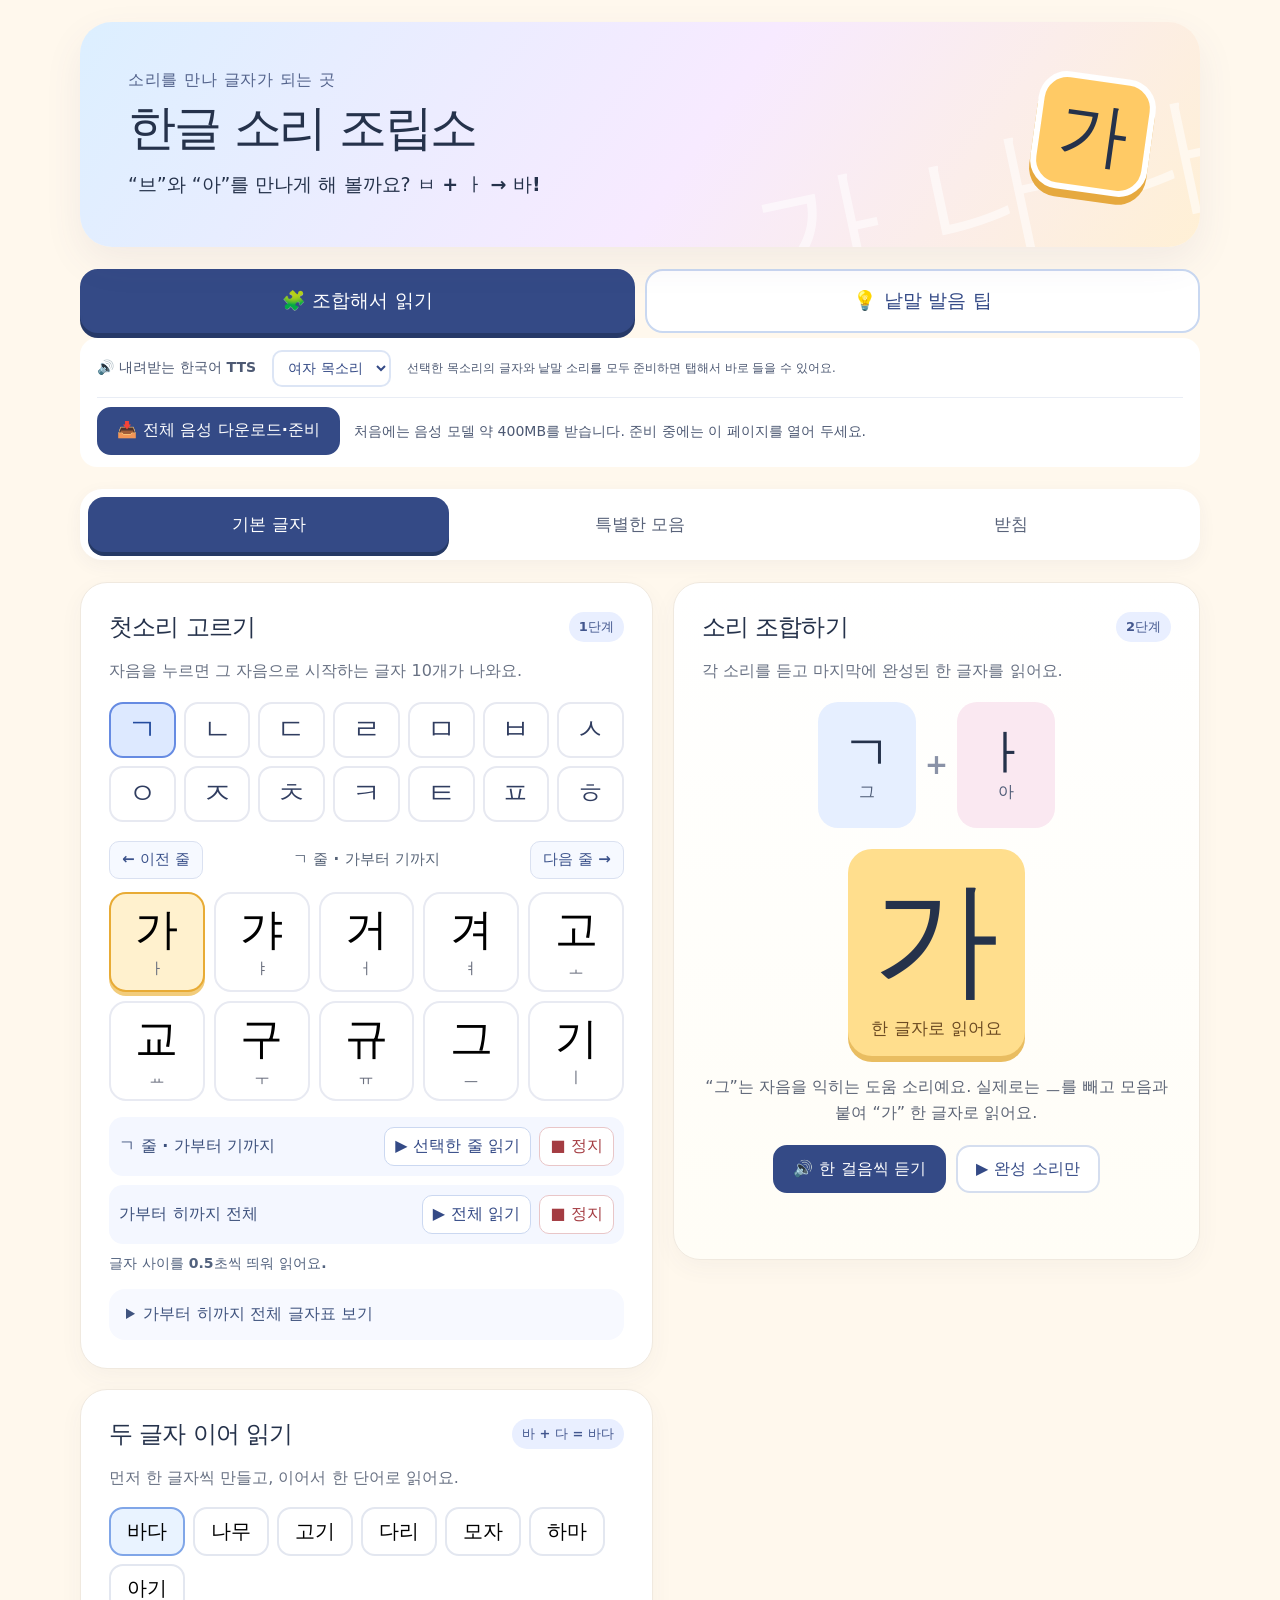
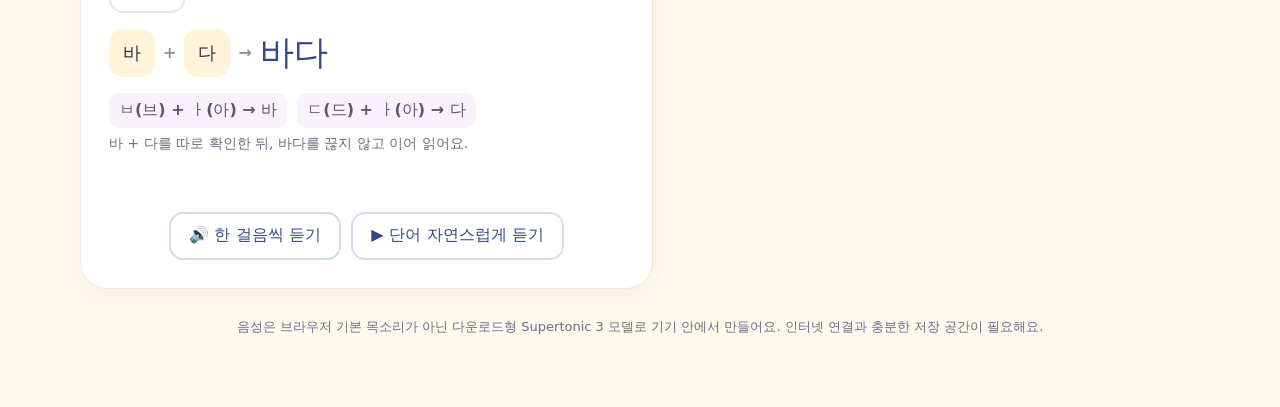
==== commit 96e39102: "Add files via upload" ====
--- a/First_Hangul.html
+++ b/First_Hangul.html
@@ -61,6 +61,13 @@
     .syllable[aria-pressed="true"] { background: #fff1ce; border-color: #e8ab35; box-shadow: 0 4px 0 #f2cc7b; }
     .syllable .big { display: block; font-size: clamp(30px,4vw,43px); font-weight: 900; line-height: 1.2; }
     .syllable .minor { display: block; margin-top: 3px; font-size: 16px; color: #6c7180; font-weight: 800; }
+    .read-controls { display: grid; gap: 9px; margin-top: 16px; }
+    .read-control { display: flex; align-items: center; flex-wrap: wrap; gap: 8px; padding: 10px; border-radius: 14px; background: #f4f7ff; }
+    .read-control strong { flex: 1 1 170px; color: #3c507c; }
+    .read-control button { min-height: 39px; padding: 7px 10px; border: 1px solid #cbd8f1; border-radius: 10px; background: #fff; color: #344a86; font-weight: 800; }
+    .read-control button:hover { background: #e5eeff; }
+    .read-control .stop-reading { color: #a43c42; border-color: #e9c6c8; }
+    .read-status { margin: 2px 0 0; color: #52627e; font-size: 14px; font-weight: 700; }
     .lesson-card { background: linear-gradient(180deg,#fff 0%,#fffdf6 100%); }
     .formula { display: flex; align-items: center; justify-content: center; flex-wrap: wrap; gap: 9px; margin-top: 18px; }
     .sound-part { width: 98px; min-height: 126px; display: grid; align-content: center; justify-items: center; gap: 3px; padding: 10px 5px; border-radius: 20px; background: #e6efff; border: 3px solid transparent; text-align: center; }
@@ -238,6 +245,11 @@
                 <button type="button" class="small-button" id="next-row" aria-label="다음 자음 줄">다음 줄 →</button>
               </div>
               <div class="syllables" id="basic-syllables" aria-label="기본 모음으로 만든 글자"></div>
+              <div class="read-controls">
+                <div class="read-control"><strong id="basic-row-label">ㄱ 줄 읽기</strong><button type="button" id="basic-read-row">▶ 선택한 줄 읽기</button><button type="button" class="stop-reading" id="basic-stop-row">■ 정지</button></div>
+                <div class="read-control"><strong>가부터 히까지 전체</strong><button type="button" id="basic-read-all">▶ 전체 읽기</button><button type="button" class="stop-reading" id="basic-stop-all">■ 정지</button></div>
+                <p class="read-status" id="basic-reading-status" role="status">글자 사이를 0.5초씩 띄워 읽어요.</p>
+              </div>
               <details>
                 <summary>가부터 히까지 전체 글자표 보기</summary>
                 <div class="table-wrap" id="full-table"></div>
@@ -262,6 +274,11 @@
               <div class="section-head"><h2>특별한 모음 만나기</h2><span class="step-tag">11개</span></div>
               <p class="small">ㅐ·ㅔ부터 ㅘ·ㅢ까지, 모양을 보고 소리를 들으며 익혀요.</p>
               <div class="syllables" id="special-syllables" aria-label="특별한 모음으로 만든 글자"></div>
+              <div class="read-controls">
+                <div class="read-control"><strong id="special-row-label">ㅇ 줄 읽기</strong><button type="button" id="special-read-row">▶ 선택한 줄 읽기</button><button type="button" class="stop-reading" id="special-stop-row">■ 정지</button></div>
+                <div class="read-control"><strong>애부터 희까지 전체</strong><button type="button" id="special-read-all">▶ 전체 읽기</button><button type="button" class="stop-reading" id="special-stop-all">■ 정지</button></div>
+                <p class="read-status" id="special-reading-status" role="status">글자 사이를 0.5초씩 띄워 읽어요.</p>
+              </div>
             </div>
             <div class="card">
               <h2>첫소리를 바꿔 볼까요?</h2>
@@ -1257,7 +1274,7 @@
           try {source.start(0,offset,length);} catch (error) {finish(false); reject(error);}
         });
       }
-      async function play(steps, statusId) {
+      async function play(steps, statusId, {gapMs = 0, onStep = null} = {}) {
         stopSpeech();
         const run = speechRun;
         const status = $(statusId);
@@ -1267,23 +1284,28 @@
         try {
           await readyAudio();
           let activeStep = 0;
-          const clips = steps.map((step,index) => HangulVoice.synthesize(step.text,{voice,rate,onProgress:label => {
+          const clips = gapMs ? null : steps.map((step,index) => HangulVoice.synthesize(step.text,{voice,rate,onProgress:label => {
             if (run === speechRun && index === activeStep && !currentSource) status.textContent = label;
           }}).then(blob => ({blob}),error => ({error})));
           for (let index = 0; index < steps.length; index++) {
             if (run !== speechRun) return;
             activeStep = index;
-            const step = steps[index], outcome = await clips[index];
+            const step = steps[index];
+            if (onStep) onStep(step,index);
+            const outcome = clips ? await clips[index] : await HangulVoice.synthesize(step.text,{voice,rate,onProgress:label => {
+              if (run === speechRun && !currentSource) status.textContent = `${index+1}/${steps.length} · ${label}`;
+            }}).then(blob => ({blob}),error => ({error}));
             if (outcome.error) throw outcome.error;
             if (run !== speechRun) return;
             if (step.id) $(step.id)?.classList.add('active');
-            status.textContent = `“${step.text}” 듣는 중…`;
+            status.textContent = `${steps.length > 1 ? `${index+1}/${steps.length} · ` : ''}“${step.text}” 듣는 중…`;
             const ok = await playBlob(outcome.blob,run);
             if (step.id) $(step.id)?.classList.remove('active');
             if (!ok || run !== speechRun) {
               if (run === speechRun) status.textContent = '소리를 재생하지 못했어요. 다시 눌러 주세요.';
               return;
             }
+            if (gapMs && index < steps.length - 1) await new Promise(resolve => setTimeout(resolve,gapMs));
           }
           if (run === speechRun) status.textContent = '다 들었어요. 다시 눌러서 들어 보세요.';
         } catch (error) {
@@ -1362,6 +1384,7 @@
       function renderBasic() {
         renderConsonants('basic-consonants',state.initial,initial => { stopSpeech(); state.initial = initial; state.vowel = 'ㅏ'; renderBasic(); });
         $('row-title').textContent = `${state.initial} 줄 · ${compose(state.initial,'ㅏ')}부터 ${compose(state.initial,'ㅣ')}까지`;
+        $('basic-row-label').textContent = `${state.initial} 줄 · ${compose(state.initial,'ㅏ')}부터 ${compose(state.initial,'ㅣ')}까지`;
         const target = $('basic-syllables'); target.replaceChildren();
         for (const vowel of basicVowels) {
           const b = document.createElement('button'); b.type = 'button'; b.className = 'syllable';
@@ -1375,6 +1398,7 @@
       }
       function renderSpecial() {
         renderConsonants('special-consonants',state.specialInitial,initial => {stopSpeech(); state.specialInitial = initial; renderSpecial();});
+        $('special-row-label').textContent = `${state.specialInitial} 줄 · ${compose(state.specialInitial,'ㅐ')}부터 ${compose(state.specialInitial,'ㅢ')}까지`;
         const target = $('special-syllables'); target.replaceChildren();
         for (const vowel of specialVowels) {
           const b = document.createElement('button'); b.type = 'button'; b.className = 'syllable';
@@ -1385,6 +1409,20 @@
           target.append(b);
         }
         makeLesson('special-lesson',state.specialInitial,state.specialVowel,'','special');
+      }
+      function readSyllableSeries(topic,all) {
+        const vowelSet = topic === 'basic' ? basicVowels : specialVowels;
+        const selectedInitial = topic === 'basic' ? state.initial : state.specialInitial;
+        const initialSet = all ? basicInitials : [selectedInitial];
+        const steps = initialSet.flatMap(initial => vowelSet.map(vowel => ({initial,vowel,text:compose(initial,vowel),id:`${topic}-result`})));
+        play(steps,`${topic}-reading-status`,{gapMs:500,onStep:step => {
+          if (topic === 'basic') {state.initial = step.initial; state.vowel = step.vowel; renderBasic();}
+          else {state.specialInitial = step.initial; state.specialVowel = step.vowel; renderSpecial();}
+        }});
+      }
+      function stopSeries(topic) {
+        stopSpeech();
+        $(`${topic}-reading-status`).textContent = '읽기를 멈췄어요.';
       }
       function renderFullTable() {
         const table = document.createElement('table');
@@ -1602,6 +1640,14 @@
       $('next-row').addEventListener('click',() => {
         stopSpeech(); const i = basicInitials.indexOf(state.initial); state.initial = basicInitials[(i+1)%basicInitials.length]; state.vowel = 'ㅏ'; renderBasic();
       });
+      $('basic-read-row').addEventListener('click',() => readSyllableSeries('basic',false));
+      $('basic-read-all').addEventListener('click',() => readSyllableSeries('basic',true));
+      $('basic-stop-row').addEventListener('click',() => stopSeries('basic'));
+      $('basic-stop-all').addEventListener('click',() => stopSeries('basic'));
+      $('special-read-row').addEventListener('click',() => readSyllableSeries('special',false));
+      $('special-read-all').addEventListener('click',() => readSyllableSeries('special',true));
+      $('special-stop-row').addEventListener('click',() => stopSeries('special'));
+      $('special-stop-all').addEventListener('click',() => stopSeries('special'));
       $('hear-word').addEventListener('click',() => {
         const [a,b] = [...state.word];
         const steps = [];
